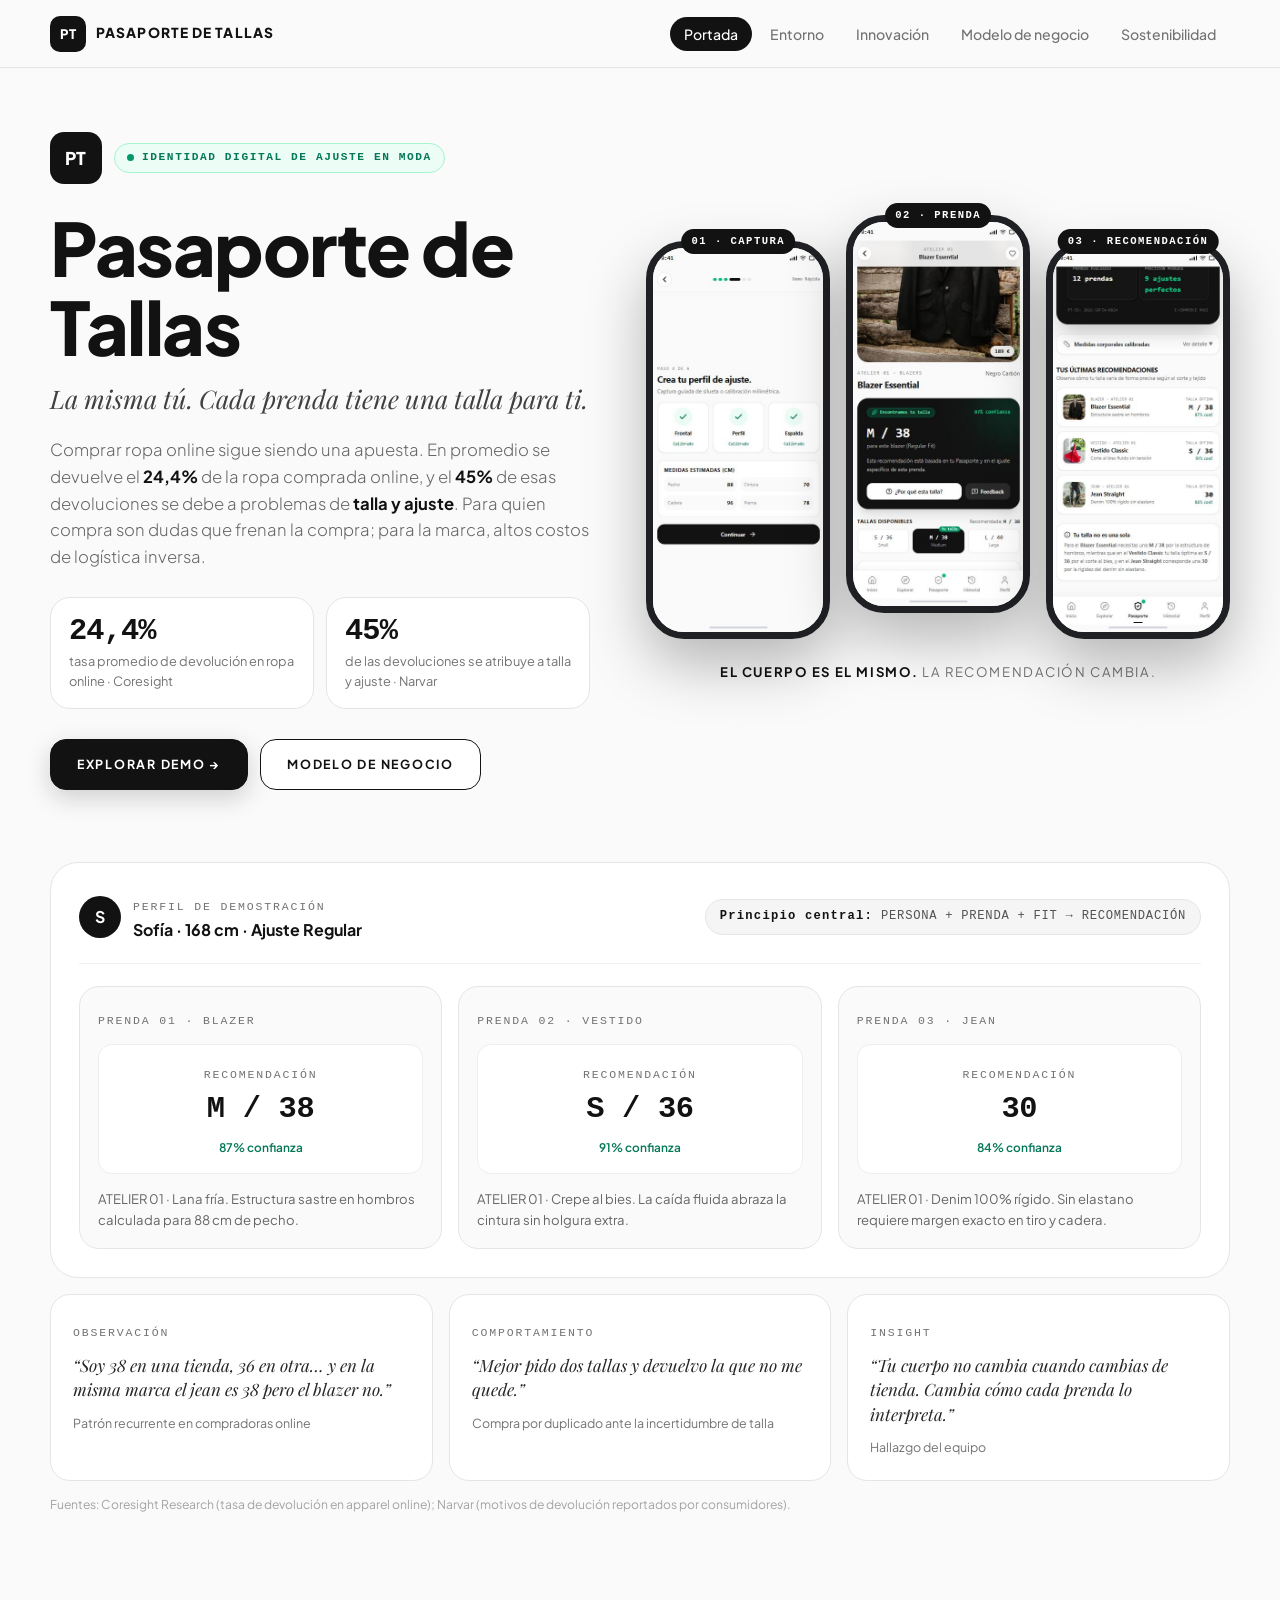
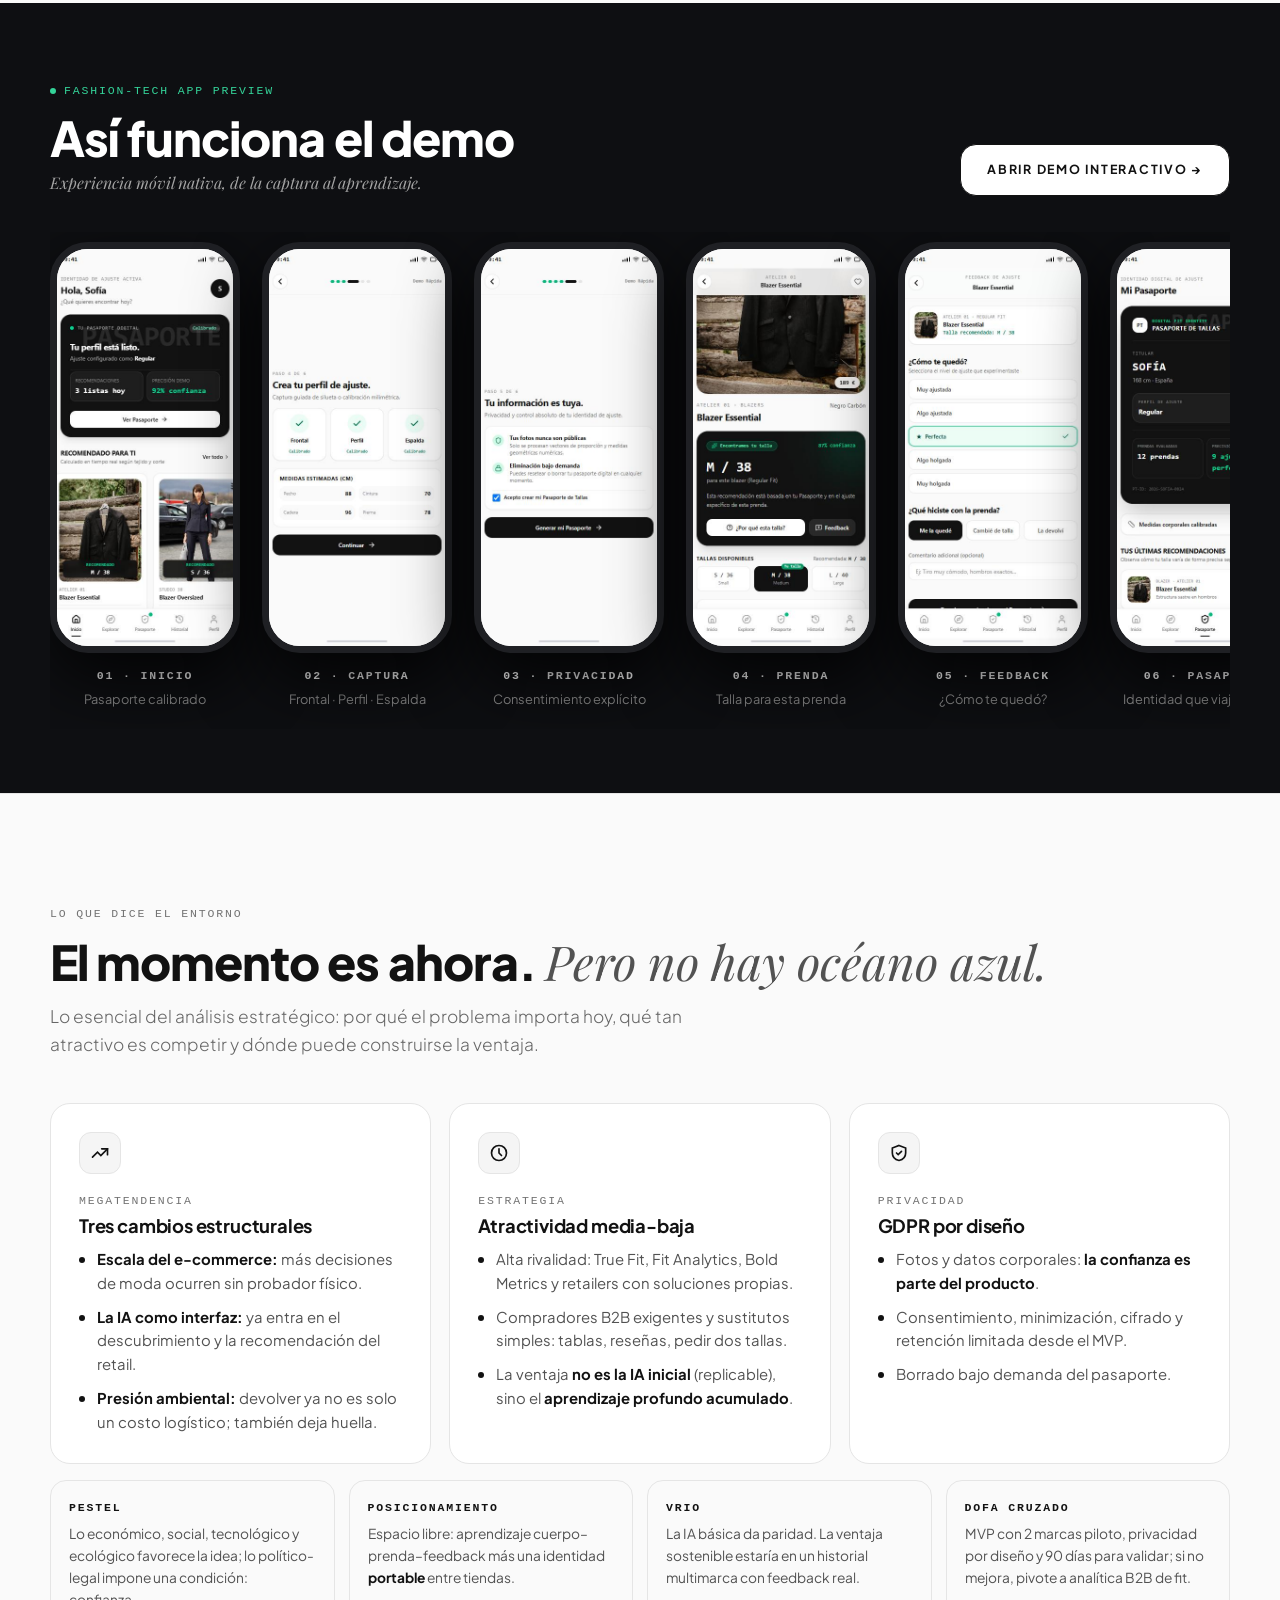
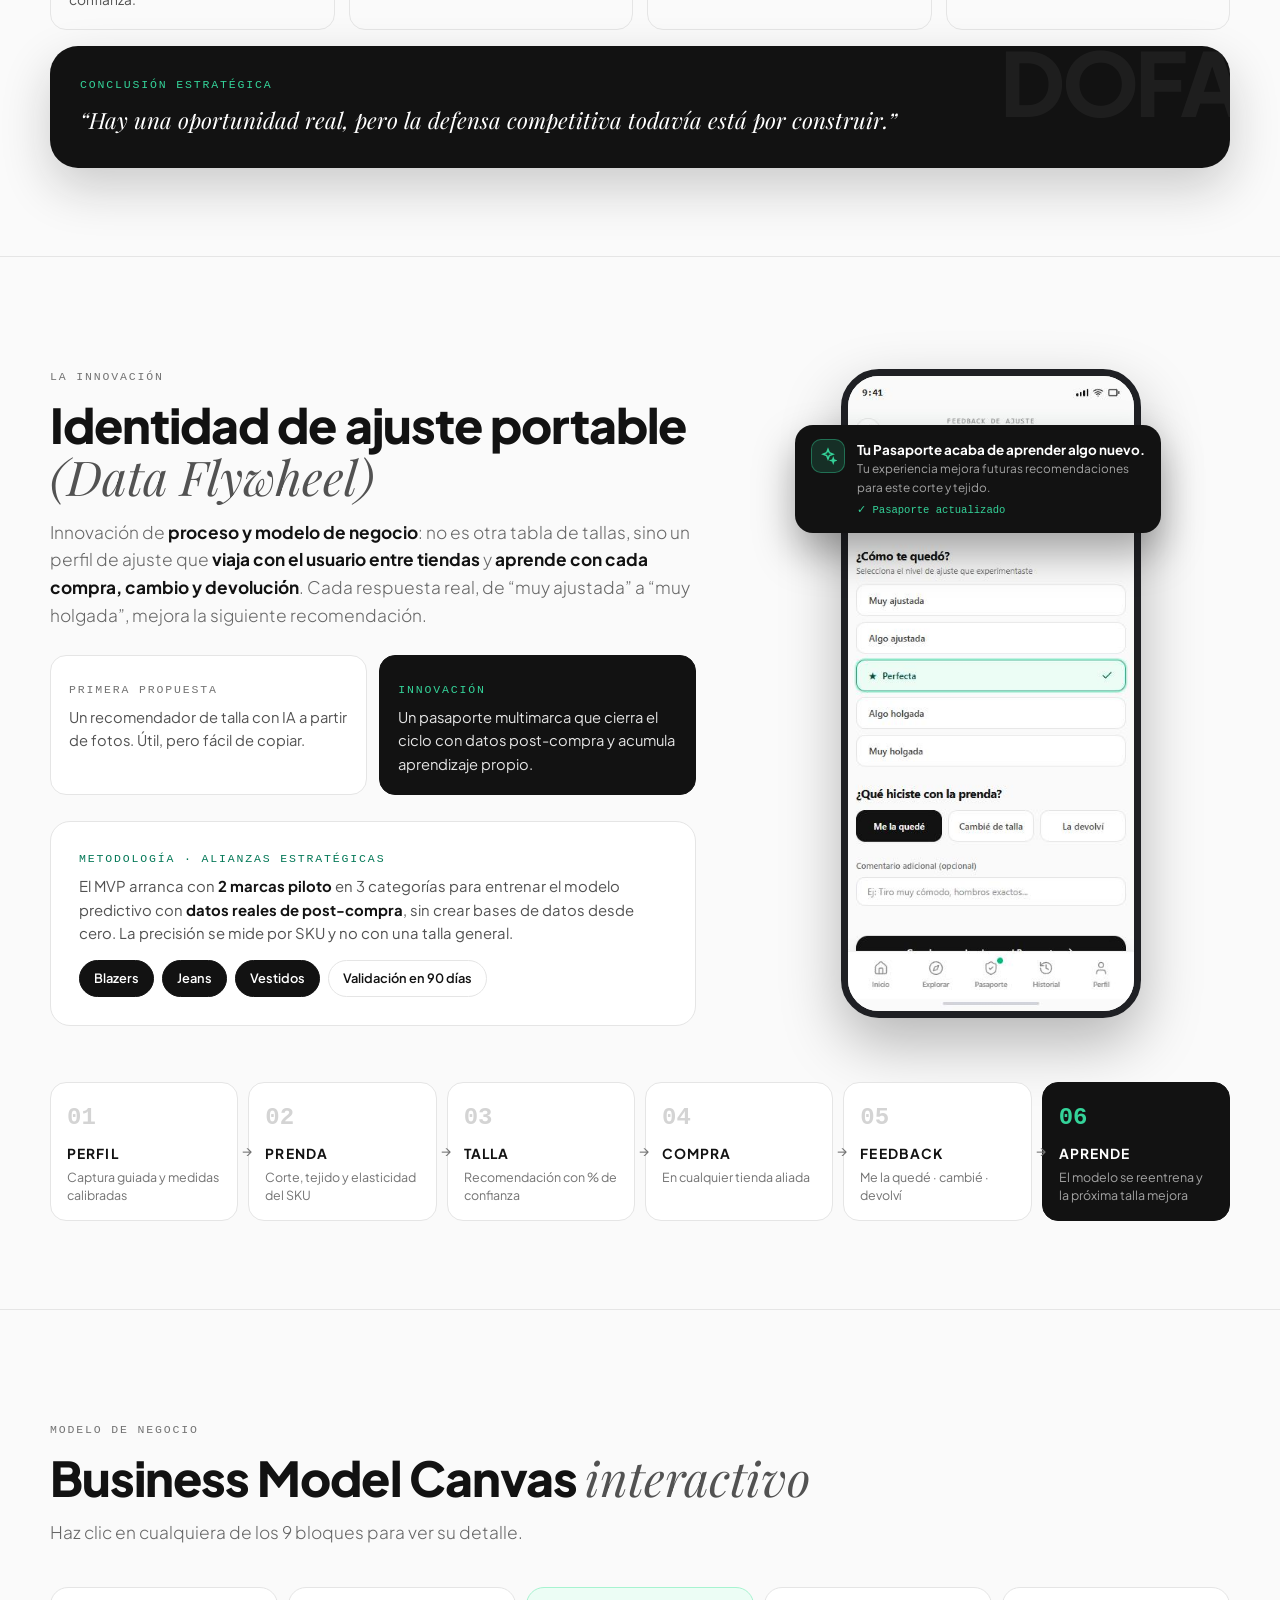
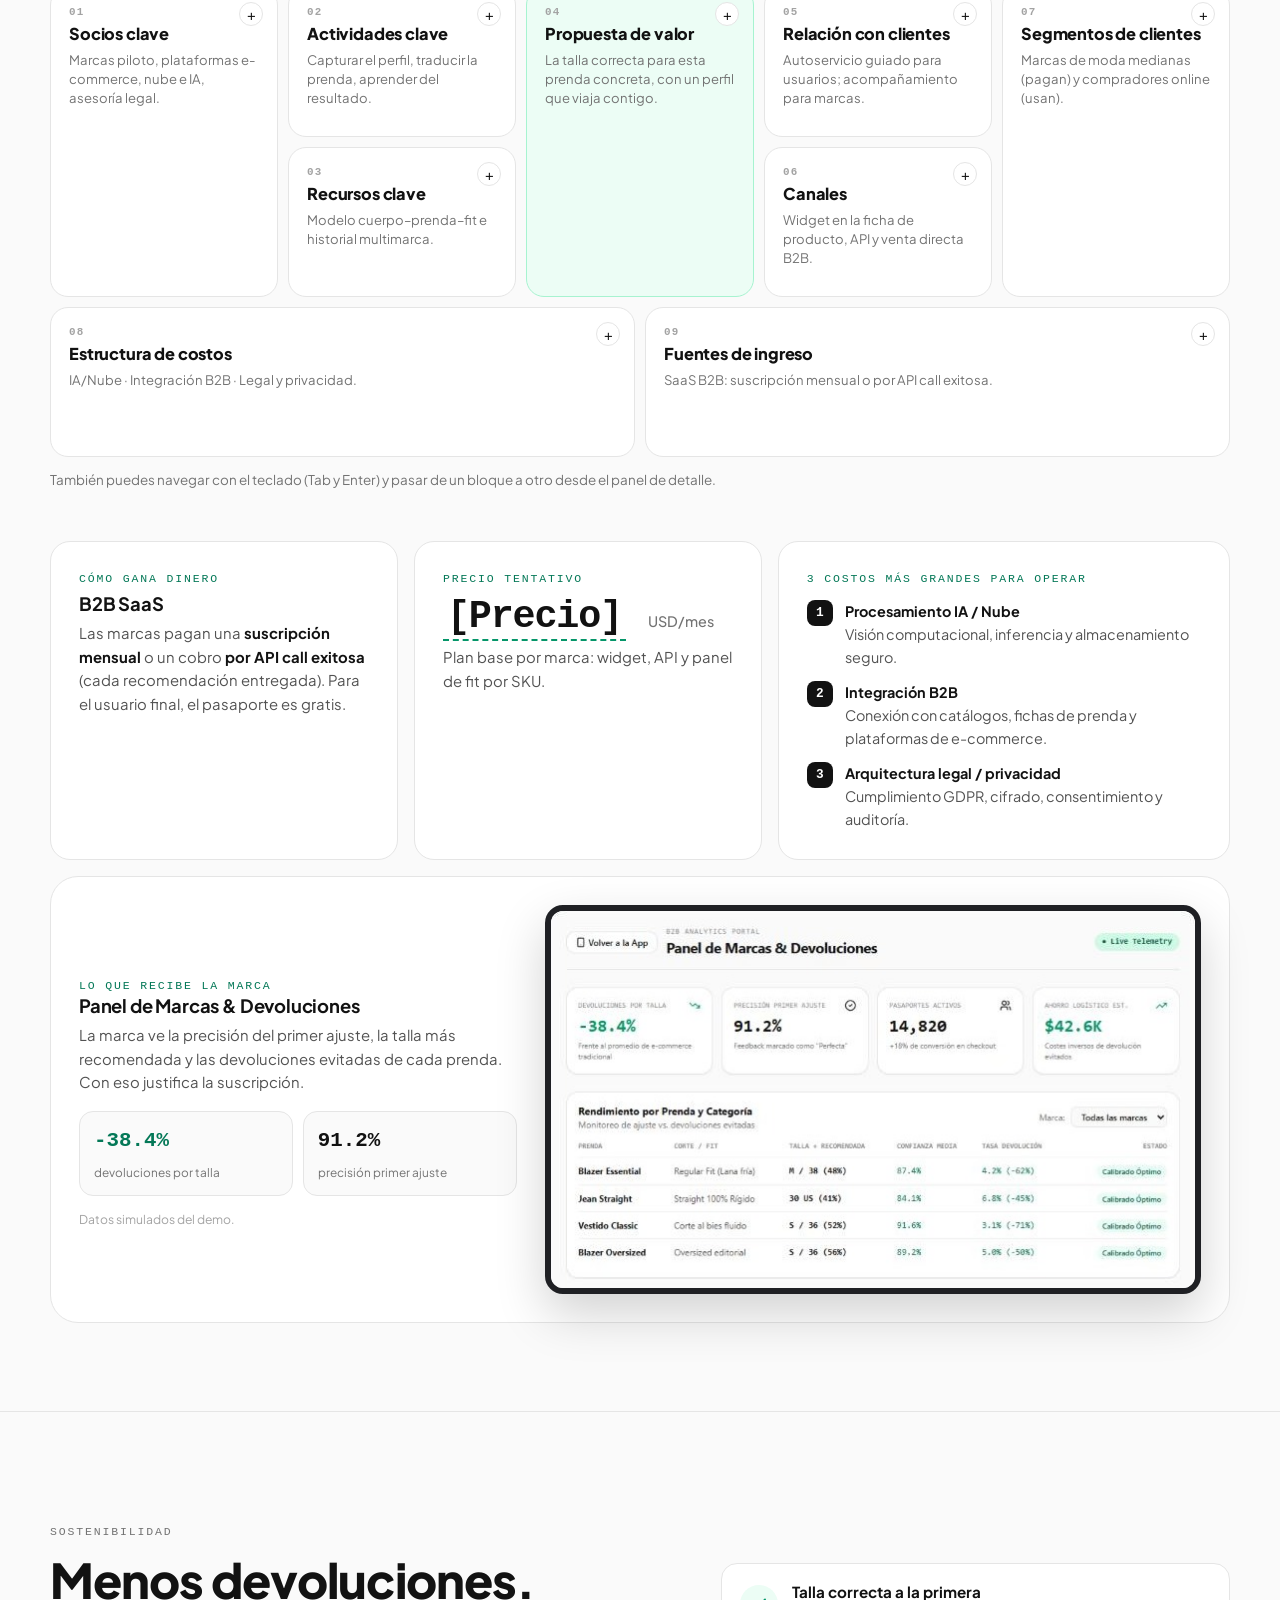
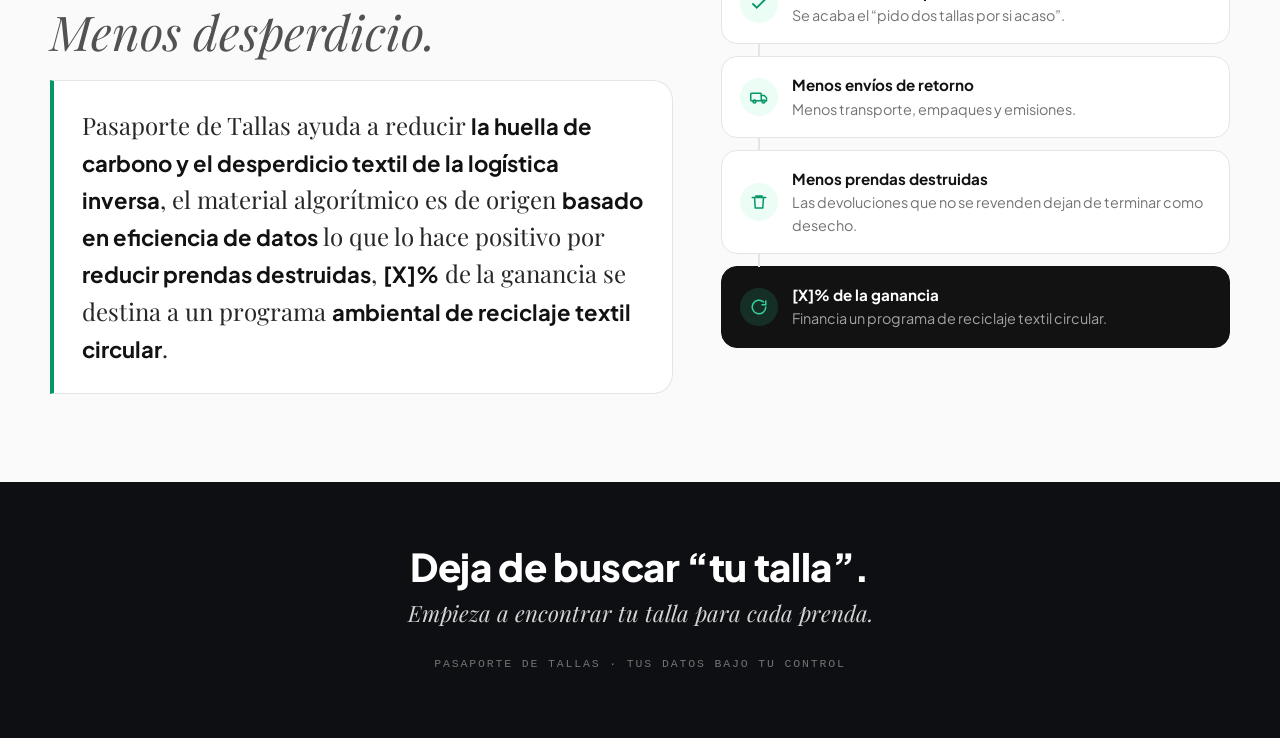
==== index.html @ 4e643b12 "Add files via upload" ====
<!DOCTYPE html>
<html lang="es">
<head>
<meta charset="UTF-8">
<meta name="viewport" content="width=device-width, initial-scale=1.0">
<title>Pasaporte de Tallas</title>
<meta name="description" content="La misma tú. Cada prenda tiene una talla para ti. Identidad digital de ajuste para el comercio de moda.">
<link rel="preconnect" href="https://fonts.googleapis.com">
<link rel="preconnect" href="https://fonts.gstatic.com" crossorigin>
<link href="https://fonts.googleapis.com/css2?family=Plus+Jakarta+Sans:wght@300;400;500;600;700;800&family=Playfair+Display:ital,wght@0,400;0,600;1,400&display=swap" rel="stylesheet">
<style>
  /* ============ IDENTIDAD (tomada del demo) ============ */
  :root {
    --bg: #FAFAFA;
    --surface: #FFFFFF;
    --soft: #F5F5F5;
    --ink: #121212;
    --ink-2: #262626;
    --text-2: #525252;
    --muted: #737373;
    --faint: #A3A3A3;
    --line: #E5E5E5;
    --line-2: #F0F0F0;
    --night: #0E0F12;
    --frame: #1F2024;
    --emerald: #047857;
    --emerald-mid: #059669;
    --emerald-bright: #34D399;
    --emerald-soft: #ECFDF5;
    --emerald-line: #A7F3D0;
    --amber: #FCD34D;
    --r-sm: 12px;
    --r: 20px;
    --r-lg: 28px;
    --nav-h: 68px;
    --sans: "Plus Jakarta Sans", -apple-system, BlinkMacSystemFont, "Segoe UI", Roboto, sans-serif;
    --serif: "Playfair Display", Georgia, serif;
    --mono: ui-monospace, SFMono-Regular, Menlo, Consolas, "Liberation Mono", monospace;
  }

  * { box-sizing: border-box; margin: 0; padding: 0; }
  html { scroll-behavior: smooth; scroll-padding-top: var(--nav-h); }
  body {
    background: var(--bg); color: var(--ink); font-family: var(--sans);
    line-height: 1.6; -webkit-font-smoothing: antialiased; overflow-x: hidden;
  }
  ::selection { background: var(--ink); color: var(--bg); }
  img { display: block; max-width: 100%; }
  [hidden] { display: none !important; }
  a { color: inherit; }
  b, strong { font-weight: 700; color: var(--ink); }

  .container { width: min(1180px, 100% - 32px); margin-inline: auto; }
  section { padding: 104px 0 88px; position: relative; }
  section + section { border-top: 1px solid var(--line); }

  .label {
    font-family: var(--mono); font-size: .72rem; letter-spacing: .16em; text-transform: uppercase;
    color: var(--muted); font-weight: 500;
  }
  .label.em { color: var(--emerald); }
  .chip {
    display: inline-flex; align-items: center; gap: 8px;
    font-family: var(--mono); font-size: .7rem; letter-spacing: .14em; text-transform: uppercase;
    padding: 5px 12px; border-radius: 999px; font-weight: 600;
    color: var(--emerald); background: var(--emerald-soft); border: 1px solid var(--emerald-line);
  }
  .chip.neutral { color: var(--text-2); background: var(--soft); border-color: var(--line); }
  .dot { width: 7px; height: 7px; border-radius: 50%; background: var(--emerald-mid); }

  h1, h2, h3 { font-family: var(--sans); font-weight: 800; letter-spacing: -.02em; line-height: 1.08; }
  h2 { font-size: clamp(2rem, 4.4vw, 3rem); margin: 12px 0 16px; }
  h3 { font-size: 1.15rem; font-weight: 700; letter-spacing: -.01em; margin-bottom: 8px; }
  .ed { font-family: var(--serif); font-style: italic; font-weight: 400; color: var(--text-2); letter-spacing: 0; }
  .lead { color: #666; font-size: 1.08rem; font-weight: 300; max-width: 700px; }
  .size { font-family: var(--mono); font-weight: 700; letter-spacing: -.01em; }

  /* ============ NAV ============ */
  .nav {
    position: fixed; inset: 0 0 auto 0; height: var(--nav-h); z-index: 100;
    background: rgba(250, 250, 250, .86); backdrop-filter: blur(14px); -webkit-backdrop-filter: blur(14px);
    border-bottom: 1px solid var(--line);
  }
  .nav .container { height: 100%; display: flex; align-items: center; justify-content: space-between; }
  .brand { display: flex; align-items: center; gap: 10px; text-decoration: none; }
  .pt {
    width: 36px; height: 36px; border-radius: 10px; background: var(--ink); color: #fff;
    display: grid; place-items: center; font-weight: 800; font-size: .82rem; letter-spacing: .02em; flex: 0 0 auto;
  }
  .brand-name { font-weight: 800; font-size: .86rem; letter-spacing: .08em; text-transform: uppercase; }
  .nav ul { display: flex; gap: 4px; list-style: none; }
  .nav ul a {
    text-decoration: none; font-size: .88rem; font-weight: 500; color: var(--muted);
    padding: 8px 14px; border-radius: 999px; transition: .2s;
  }
  .nav ul a:hover { color: var(--ink); background: var(--soft); }
  .nav ul a.active { color: #fff; background: var(--ink); }
  .nav-toggle {
    display: none; background: var(--surface); border: 1px solid var(--line); color: var(--ink);
    width: 42px; height: 42px; border-radius: 12px; cursor: pointer; font-size: 1.1rem;
  }

  /* ============ BOTONES ============ */
  .btn {
    display: inline-flex; align-items: center; justify-content: center; gap: 10px; text-decoration: none;
    padding: 15px 26px; border-radius: 16px; font-family: var(--sans); font-weight: 700; font-size: .78rem;
    letter-spacing: .14em; text-transform: uppercase; transition: .2s; cursor: pointer; border: 1px solid var(--ink);
  }
  .btn-dark { background: var(--ink); color: #fff; box-shadow: 0 8px 24px rgba(18, 18, 18, .18); }
  .btn-dark:hover { background: var(--ink-2); }
  .btn-light { background: var(--surface); color: var(--ink); }
  .btn-light:hover { background: var(--soft); }

  /* ============ TELÉFONO (marco del demo) ============ */
  .phone {
    background: var(--bg); border: 7px solid var(--frame); border-radius: 38px; overflow: hidden;
    box-shadow: 0 25px 60px rgba(0, 0, 0, .28); aspect-ratio: 390 / 844; position: relative;
  }
  .phone img { width: 100%; height: 100%; object-fit: cover; object-position: top; }
  .phone-cap { text-align: center; margin-top: 14px; }
  .phone-cap .label { display: block; color: var(--ink); font-weight: 700; }
  .phone-cap small { color: var(--muted); font-size: .8rem; }

  /* ============ 1. PORTADA ============ */
  #portada { padding-top: calc(var(--nav-h) + 64px); padding-bottom: 0; overflow: hidden; }
  .hero { display: grid; grid-template-columns: 1fr 1.08fr; gap: 56px; align-items: center; }
  .hero-logo { display: flex; align-items: center; gap: 12px; margin-bottom: 24px; }
  .hero-logo .pt { width: 52px; height: 52px; border-radius: 14px; font-size: 1.1rem; }
  .hero h1 { font-size: clamp(2.8rem, 6.4vw, 4.6rem); margin-bottom: 14px; }
  .slogan { font-family: var(--serif); font-style: italic; font-size: clamp(1.25rem, 2.4vw, 1.6rem); color: #404040; margin-bottom: 22px; line-height: 1.35; }
  .pain { color: #666; font-size: 1.04rem; font-weight: 300; max-width: 540px; margin-bottom: 26px; }
  .stats { display: grid; grid-template-columns: 1fr 1fr; gap: 12px; margin-bottom: 30px; max-width: 540px; }
  .stat { background: var(--surface); border: 1px solid var(--line); border-radius: var(--r); padding: 16px 18px; }
  .stat b { display: block; font-family: var(--mono); font-size: 1.9rem; letter-spacing: -.03em; line-height: 1.15; }
  .stat small { color: var(--muted); font-size: .8rem; display: block; margin-top: 2px; }
  .cta { display: flex; gap: 12px; flex-wrap: wrap; }

  .hero-phones { display: grid; grid-template-columns: repeat(3, 1fr); gap: 16px; align-items: end; position: relative; }
  .hero-phones figure:nth-child(2) { transform: translateY(-26px); }
  .hero-phones .step-n {
    position: absolute; top: -12px; left: 50%; transform: translateX(-50%); z-index: 2;
    font-family: var(--mono); font-size: .66rem; letter-spacing: .14em; font-weight: 700;
    background: var(--ink); color: #fff; padding: 4px 10px; border-radius: 999px; white-space: nowrap;
  }
  .hero-phones figure { position: relative; }
  .step-n i { font-style: normal; }
  .axiom {
    margin-top: 22px; text-align: center; font-size: .82rem; font-weight: 700; letter-spacing: .12em; text-transform: uppercase;
  }
  .axiom span { color: var(--muted); font-weight: 400; }

  /* Principio central (como en el demo) */
  .principle {
    margin-top: 72px; background: var(--surface); border: 1px solid var(--line); border-radius: var(--r-lg); padding: 28px;
  }
  .principle-head { display: flex; justify-content: space-between; align-items: center; gap: 16px; flex-wrap: wrap; padding-bottom: 20px; border-bottom: 1px solid var(--line-2); }
  .person { display: flex; align-items: center; gap: 12px; }
  .avatar { width: 42px; height: 42px; border-radius: 50%; background: var(--ink); color: #fff; display: grid; place-items: center; font-weight: 700; }
  .person b { display: block; font-size: 1rem; }
  .formula { font-family: var(--mono); font-size: .76rem; letter-spacing: .06em; background: var(--soft); border: 1px solid var(--line); border-radius: 999px; padding: 7px 14px; color: var(--text-2); }
  .formula b { letter-spacing: .1em; }
  .garments { display: grid; grid-template-columns: repeat(3, 1fr); gap: 16px; padding-top: 22px; }
  .garment { background: var(--bg); border: 1px solid var(--line); border-radius: var(--r); padding: 18px; transition: .2s; }
  .garment:hover { border-color: var(--ink); }
  .garment .reco { background: var(--surface); border: 1px solid #EEE; border-radius: 14px; text-align: center; padding: 14px; margin: 14px 0; }
  .garment .reco .size { font-size: 1.9rem; display: block; }
  .conf { font-size: .74rem; color: var(--emerald); font-weight: 600; }
  .garment p { font-size: .82rem; color: #666; }

  .quotes { display: grid; grid-template-columns: repeat(3, 1fr); gap: 16px; margin-top: 16px; }
  .quote { background: var(--surface); border: 1px solid var(--line); border-radius: var(--r); padding: 22px; }
  .quote p { font-family: var(--serif); font-style: italic; font-size: 1.06rem; color: var(--ink-2); line-height: 1.45; margin-top: 10px; }
  .quote small { display: block; margin-top: 12px; color: var(--muted); font-size: .78rem; }
  .source-note { color: var(--faint); font-size: .76rem; margin-top: 14px; }

  /* Galería del demo (fondo del marco del demo) */
  .tour { margin-top: 88px; background: var(--night); color: #F3F4F6; padding: 72px 0 64px; }
  .tour-head { display: flex; justify-content: space-between; align-items: end; gap: 24px; flex-wrap: wrap; margin-bottom: 36px; }
  .tour h2 { color: #fff; margin-bottom: 6px; }
  .tour .ed { color: #A3A3A3; }
  .tour-head .label { color: var(--emerald-bright); display: inline-flex; align-items: center; gap: 8px; }
  .tour-head .label::before { content: ""; width: 6px; height: 6px; border-radius: 50%; background: var(--emerald-bright); }
  .tour-track {
    display: grid; grid-auto-flow: column; grid-auto-columns: minmax(190px, 1fr); gap: 22px;
    overflow-x: auto; padding: 10px 4px 18px; scroll-snap-type: x mandatory; scrollbar-width: thin; scrollbar-color: #333 transparent;
  }
  .tour-track figure { scroll-snap-align: start; }
  .tour .phone { box-shadow: 0 25px 70px rgba(0, 0, 0, .8); }
  .tour .phone-cap .label { color: #fff; }
  .tour .phone-cap small { color: #8A8A8A; }

  /* ============ CARDS GENERALES ============ */
  .grid-3 { display: grid; grid-template-columns: repeat(3, 1fr); gap: 18px; margin-top: 44px; }
  .card { background: var(--surface); border: 1px solid var(--line); border-radius: var(--r); padding: 28px; transition: .2s; }
  .card:hover { border-color: #C9C9C9; }
  .icon {
    width: 42px; height: 42px; border-radius: 12px; background: var(--soft); border: 1px solid var(--line);
    display: grid; place-items: center; color: var(--ink); margin-bottom: 18px;
  }
  .icon svg { width: 20px; height: 20px; }
  .card ul { list-style: none; margin-top: 12px; display: grid; gap: 10px; }
  .card li { color: var(--text-2); font-size: .93rem; padding-left: 18px; position: relative; }
  .card li::before { content: ""; position: absolute; left: 0; top: .6em; width: 6px; height: 6px; border-radius: 50%; background: var(--ink); }
  .card p { color: var(--text-2); font-size: .93rem; }
  .card .label { display: block; margin-bottom: 6px; }

  .tools { display: grid; grid-template-columns: repeat(4, 1fr); gap: 14px; margin-top: 16px; }
  .tool { background: var(--bg); border: 1px solid var(--line); border-radius: 16px; padding: 18px; }
  .tool .label { display: block; color: var(--ink); font-weight: 700; margin-bottom: 6px; }
  .tool p { color: var(--text-2); font-size: .86rem; }

  .dark-card {
    background: var(--ink); color: #fff; border-radius: var(--r-lg); padding: 30px; position: relative; overflow: hidden;
    box-shadow: 0 20px 50px rgba(18, 18, 18, .2);
  }
  .dark-card .label { color: var(--emerald-bright); display: block; margin-bottom: 8px; }
  .dark-card p { color: #D4D4D4; }
  .dark-card b, .dark-card strong { color: #fff; }
  .watermark {
    position: absolute; right: -10px; top: -8px; font-weight: 800; font-size: 5.5rem; letter-spacing: -.04em;
    color: rgba(255, 255, 255, .05); pointer-events: none; line-height: 1;
  }
  .verdict { margin-top: 16px; display: flex; gap: 24px; align-items: center; justify-content: space-between; flex-wrap: wrap; }
  .verdict q { font-family: var(--serif); font-style: italic; font-size: clamp(1.1rem, 2vw, 1.4rem); color: #fff; quotes: "“" "”"; max-width: 760px; }


  /* ============ 3. INNOVACIÓN ============ */
  .innov { display: grid; grid-template-columns: 1.15fr .85fr; gap: 56px; align-items: center; }
  .compare { display: grid; grid-template-columns: 1fr 1fr; gap: 12px; margin: 26px 0; }
  .compare > div { border-radius: 16px; padding: 18px; border: 1px solid var(--line); background: var(--surface); }
  .compare .after { background: var(--ink); border-color: var(--ink); color: #fff; }
  .compare .after .label { color: var(--emerald-bright); }
  .compare p { font-size: .92rem; margin-top: 6px; color: var(--text-2); }
  .compare .after p { color: #E5E5E5; }
  .tags { display: flex; flex-wrap: wrap; gap: 8px; margin-top: 14px; }
  .tag { font-size: .8rem; font-weight: 600; padding: 7px 14px; border-radius: 999px; border: 1px solid var(--line); background: var(--surface); }
  .tag.on { background: var(--ink); color: #fff; border-color: var(--ink); }

  .feedback-demo { position: relative; max-width: 300px; margin-inline: auto; width: 100%; }
  .toast {
    position: absolute; left: -46px; right: -20px; top: 56px; z-index: 3;
    background: var(--ink); color: #fff; border-radius: 18px; padding: 14px 16px; display: flex; gap: 12px;
    box-shadow: 0 20px 40px rgba(0, 0, 0, .35);
  }
  .toast .ic { flex: 0 0 34px; height: 34px; border-radius: 10px; background: rgba(52, 211, 153, .15); border: 1px solid rgba(52, 211, 153, .4); display: grid; place-items: center; color: var(--emerald-bright); }
  .toast b { display: block; font-size: .84rem; color: #fff; }
  .toast small { font-size: .74rem; color: #A3A3A3; display: block; }
  .toast .ok { font-family: var(--mono); font-size: .66rem; color: var(--emerald-bright); margin-top: 4px; display: block; }

  .flywheel { display: grid; grid-template-columns: repeat(6, 1fr); gap: 10px; margin-top: 56px; counter-reset: fw; }
  .fw {
    background: var(--surface); border: 1px solid var(--line); border-radius: 16px; padding: 16px; position: relative; counter-increment: fw;
  }
  .fw::before { content: "0" counter(fw); font-family: var(--mono); font-weight: 700; font-size: 1.5rem; color: #D4D4D4; display: block; margin-bottom: 6px; }
  .fw:not(:last-child)::after {
    content: "→"; position: absolute; right: -10px; top: 50%; transform: translate(50%, -50%); z-index: 1;
    color: var(--muted); font-size: .9rem;
  }
  .fw b { display: block; font-size: .86rem; text-transform: uppercase; letter-spacing: .08em; }
  .fw small { color: var(--muted); font-size: .78rem; line-height: 1.4; display: block; margin-top: 4px; }
  .fw.last { background: var(--ink); border-color: var(--ink); }
  .fw.last::before { color: var(--emerald-bright); }
  .fw.last b { color: #fff; }
  .fw.last small { color: #A3A3A3; }

  /* ============ 4. BMC ============ */
  .bmc {
    margin-top: 40px; display: grid; gap: 10px; grid-template-columns: repeat(10, 1fr);
    grid-template-areas:
      "kp kp ka ka vp vp cr cr cs cs"
      "kp kp kr kr vp vp ch ch cs cs"
      "co co co co co rs rs rs rs rs";
  }
  .block {
    text-align: left; font-family: inherit; color: var(--ink); cursor: pointer;
    background: var(--surface); border: 1px solid var(--line); border-radius: 18px;
    padding: 18px; min-height: 150px; display: flex; flex-direction: column; gap: 6px; transition: .2s; position: relative;
  }
  .block:hover { border-color: var(--ink); }
  .block:focus-visible { outline: 2px solid var(--emerald-mid); outline-offset: 2px; }
  .block[aria-expanded="true"] { background: var(--ink); color: #fff; border-color: var(--ink); }
  .block .num { font-family: var(--mono); font-size: .68rem; color: var(--faint); font-weight: 700; letter-spacing: .12em; }
  .block[aria-expanded="true"] .num { color: var(--emerald-bright); }
  .block .t { font-weight: 800; font-size: 1.02rem; line-height: 1.2; letter-spacing: -.01em; }
  .block .s { font-size: .82rem; color: var(--muted); line-height: 1.45; }
  .block[aria-expanded="true"] .s { color: #BDBDBD; }
  .block .plus {
    position: absolute; top: 14px; right: 14px; width: 24px; height: 24px; border-radius: 50%;
    border: 1px solid var(--line); display: grid; place-items: center; font-size: .9rem; transition: .2s; background: var(--surface);
  }
  .block[aria-expanded="true"] .plus { transform: rotate(45deg); background: var(--emerald-bright); color: var(--ink); border-color: var(--emerald-bright); }
  .b-kp { grid-area: kp; } .b-ka { grid-area: ka; } .b-kr { grid-area: kr; } .b-vp { grid-area: vp; }
  .b-cr { grid-area: cr; } .b-ch { grid-area: ch; } .b-cs { grid-area: cs; } .b-co { grid-area: co; } .b-rs { grid-area: rs; }
  .b-vp { background: var(--emerald-soft); border-color: var(--emerald-line); }
  .bmc-hint { color: var(--muted); font-size: .84rem; margin-top: 12px; }

  .detail { display: grid; grid-template-rows: 0fr; transition: grid-template-rows .35s ease; margin-top: 14px; }
  .detail.open { grid-template-rows: 1fr; }
  .detail > .inner { overflow: hidden; }
  .detail-card { display: grid; grid-template-columns: 1fr auto; gap: 8px 20px; }
  .detail-card h3 { font-size: 1.6rem; color: #fff; font-weight: 800; }
  .detail-card .close { background: rgba(255,255,255,.08); border: 1px solid rgba(255,255,255,.15); color: #E5E5E5; border-radius: 999px; padding: 6px 14px; cursor: pointer; font-family: inherit; font-size: .82rem; height: fit-content; }
  .detail-card .close:hover { background: rgba(255,255,255,.16); }
  .detail-body { grid-column: 1 / -1; color: #D4D4D4; }
  .detail-body ul { list-style: none; display: grid; gap: 10px; margin-top: 8px; }
  .detail-body li { padding: 12px 14px 12px 40px; position: relative; background: rgba(255,255,255,.04); border: 1px solid rgba(255,255,255,.08); border-radius: 12px; font-size: .94rem; }
  .detail-body li::before {
    content: "✓"; position: absolute; left: 12px; top: 12px; width: 18px; height: 18px; border-radius: 50%;
    background: rgba(52, 211, 153, .15); color: var(--emerald-bright); font-size: .66rem; display: grid; place-items: center; font-weight: 700;
  }
  .detail-body strong, .detail-body b { color: #fff; }
  .detail-body .note { margin-top: 14px; padding: 12px 14px; border-radius: 12px; background: rgba(252, 211, 77, .08); border: 1px solid rgba(252, 211, 77, .25); color: #F5E7B8; font-size: .9rem; }
  .detail-nav { grid-column: 1 / -1; display: flex; justify-content: space-between; margin-top: 8px; }
  .detail-nav button { background: none; border: none; color: var(--emerald-bright); cursor: pointer; font-family: var(--mono); font-size: .76rem; letter-spacing: .08em; text-transform: uppercase; }

  .money { display: grid; grid-template-columns: 1fr 1fr 1.3fr; gap: 16px; margin-top: 36px; }
  .price { font-family: var(--mono); font-weight: 700; font-size: 2.4rem; letter-spacing: -.03em; line-height: 1.1; margin: 8px 0; }
  .price small { font-family: var(--sans); font-size: .9rem; color: var(--muted); font-weight: 500; letter-spacing: 0; }
  .placeholder { border-bottom: 2px dashed var(--emerald-mid); padding: 0 4px; }
  .costs { list-style: none; counter-reset: c; display: grid; gap: 12px; margin-top: 12px; }
  .costs li { counter-increment: c; display: flex; gap: 12px; align-items: flex-start; padding: 0; color: var(--text-2); font-size: .9rem; }
  .costs li::before {
    content: counter(c); position: static; flex: 0 0 26px; width: 26px; height: 26px; border-radius: 8px; display: grid; place-items: center;
    background: var(--ink); color: #fff; font-family: var(--mono); font-weight: 700; font-size: .8rem; top: 0;
  }
  .costs b { display: block; }

  .b2b { margin-top: 16px; display: grid; grid-template-columns: .8fr 1.2fr; gap: 28px; align-items: center; background: var(--surface); border: 1px solid var(--line); border-radius: var(--r-lg); padding: 28px; }
  .b2b-shot { border-radius: 18px; overflow: hidden; border: 6px solid var(--frame); box-shadow: 0 20px 50px rgba(0,0,0,.18); background: var(--bg); }
  .b2b-shot img { width: 100%; }
  .kpis { display: grid; grid-template-columns: 1fr 1fr; gap: 10px; margin-top: 16px; }
  .kpi { border: 1px solid var(--line); border-radius: 14px; padding: 12px 14px; background: var(--bg); }
  .kpi b { font-family: var(--mono); font-size: 1.3rem; display: block; }
  .kpi b.em { color: var(--emerald); }
  .kpi small { color: var(--muted); font-size: .74rem; }

  /* ============ 5. SOSTENIBILIDAD ============ */
  .sus { display: grid; grid-template-columns: 1.1fr .9fr; gap: 48px; align-items: center; }
  .manifesto {
    font-family: var(--serif); font-size: clamp(1.2rem, 2.2vw, 1.5rem); line-height: 1.55; color: var(--ink-2);
    background: var(--surface); border: 1px solid var(--line); border-left: 4px solid var(--emerald-mid);
    border-radius: 0 var(--r) var(--r) 0; padding: 26px 28px; margin-top: 22px;
  }
  .manifesto strong { font-family: var(--sans); font-weight: 700; font-size: .92em; }
  .chain { display: grid; gap: 12px; }
  .chain-step {
    display: flex; gap: 14px; align-items: center; background: var(--surface); border: 1px solid var(--line);
    border-radius: 16px; padding: 16px 18px; position: relative;
  }
  .chain-step + .chain-step::before { content: ""; position: absolute; left: 36px; top: -13px; width: 2px; height: 13px; background: var(--line); }
  .chain-step .ic {
    flex: 0 0 38px; height: 38px; border-radius: 50%; background: var(--emerald-soft); color: var(--emerald-mid);
    display: grid; place-items: center;
  }
  .chain-step .ic svg { width: 18px; height: 18px; }
  .chain-step p { font-size: .9rem; color: var(--muted); }
  .chain-step p b { display: block; font-size: .95rem; }
  .chain-step.final { background: var(--ink); border-color: var(--ink); }
  .chain-step.final p { color: #A3A3A3; }
  .chain-step.final b { color: #fff; }
  .chain-step.final .ic { background: rgba(52, 211, 153, .15); color: var(--emerald-bright); }

  footer { background: var(--night); color: #A3A3A3; padding: 64px 0; text-align: center; }
  footer h3 { color: #fff; font-size: clamp(1.6rem, 3.4vw, 2.4rem); font-weight: 800; }
  footer .ed { color: #D4D4D4; font-size: clamp(1.1rem, 2.2vw, 1.4rem); display: block; margin-top: 8px; }
  footer .label { display: block; margin-top: 24px; color: #737373; }

  @media (prefers-reduced-motion: reduce) { html { scroll-behavior: auto; } }

  /* ============ RESPONSIVE ============ */
  @media (max-width: 1000px) {
    .hero, .innov, .sus { grid-template-columns: 1fr; }
    .hero-phones { max-width: 620px; margin-inline: auto; width: 100%; }
    .grid-3, .quotes, .garments { grid-template-columns: 1fr 1fr; }
    .tools { grid-template-columns: 1fr 1fr; }
    .money { grid-template-columns: 1fr 1fr; }
    .money .card:last-child { grid-column: 1 / -1; }
    .b2b { grid-template-columns: 1fr; }
    .flywheel { grid-template-columns: repeat(3, 1fr); }
    .fw:nth-child(3)::after { display: none; }
    .block { padding: 14px; }
    .block .t { font-size: .92rem; padding-right: 24px; }
    .block .s { font-size: .74rem; }
    .toast { left: -12px; right: -12px; }
  }
  @media (max-width: 760px) {
    .nav-toggle { display: grid; place-items: center; }
    .nav ul {
      position: absolute; top: var(--nav-h); left: 0; right: 0; flex-direction: column; gap: 2px;
      background: var(--bg); border-bottom: 1px solid var(--line); padding: 8px 16px 16px; display: none;
    }
    .nav ul.open { display: flex; }
    .nav ul a { display: block; padding: 12px 14px; border-radius: 12px; }
    section { padding: 84px 0 68px; }
    .grid-3, .quotes, .garments, .tools, .money, .compare, .stats { grid-template-columns: 1fr; }
    .hero-phones { gap: 8px; }
    .hero-phones .phone { border-width: 4px; border-radius: 22px; }
    .hero-phones .step-n { position: static; transform: none; display: table; margin: 10px auto 0; font-size: .54rem; letter-spacing: .06em; padding: 3px 8px; }
    .hero-phones .step-n i { display: none; }
    .hero-phones figure { display: flex; flex-direction: column-reverse; }
    .flywheel { grid-template-columns: 1fr 1fr; }
    .fw::after { display: none; }
    .bmc { grid-template-columns: 1fr; grid-template-areas: "vp" "cs" "cr" "ch" "ka" "kr" "kp" "rs" "co"; }
    .block { min-height: 0; }
    .dark-card { padding: 22px; }
    .kpis { grid-template-columns: 1fr 1fr; }
    .tour-track { grid-auto-columns: 62%; }
  }
</style>
</head>
<body>

<!-- ============ NAV ============ -->
<nav class="nav" aria-label="Principal">
  <div class="container">
    <a href="#portada" class="brand" aria-label="Pasaporte de Tallas, inicio">
      <span class="pt" aria-hidden="true">PT</span>
      <span class="brand-name">Pasaporte de Tallas</span>
    </a>
    <button class="nav-toggle" id="navToggle" aria-label="Abrir menú" aria-expanded="false" aria-controls="navMenu">☰</button>
    <ul id="navMenu">
      <li><a href="#portada">Portada</a></li>
      <li><a href="#entorno">Entorno</a></li>
      <li><a href="#innovacion">Innovación</a></li>
      <li><a href="#modelo">Modelo de negocio</a></li>
      <li><a href="#sostenibilidad">Sostenibilidad</a></li>
    </ul>
  </div>
</nav>

<main>
<!-- ============ 1. PORTADA ============ -->
<section id="portada">
  <div class="container">
    <div class="hero">
      <div class="reveal">
        <div class="hero-logo">
          <span class="pt" aria-hidden="true">PT</span>
          <span class="chip"><span class="dot"></span>Identidad digital de ajuste en moda</span>
        </div>
        <h1>Pasaporte de Tallas</h1>
        <p class="slogan">La misma tú. Cada prenda tiene una talla para ti.</p>
        <p class="pain">
          Comprar ropa online sigue siendo una apuesta. En promedio se devuelve el <b>24,4%</b> de la ropa comprada online,
          y el <b>45%</b> de esas devoluciones se debe a problemas de <b>talla y ajuste</b>. Para quien compra son dudas que
          frenan la compra; para la marca, altos costos de logística inversa.
        </p>
        <div class="stats">
          <div class="stat"><b>24,4%</b><small>tasa promedio de devolución en ropa online · Coresight</small></div>
          <div class="stat"><b>45%</b><small>de las devoluciones se atribuye a talla y ajuste · Narvar</small></div>
        </div>
        <div class="cta">
          <a href="#demo" class="btn btn-dark" id="ctaDemo">Explorar demo →</a>
          <a href="#modelo" class="btn btn-light">Modelo de negocio</a>
        </div>
      </div>

      <div class="reveal">
        <div class="hero-phones" role="img" aria-label="Mockup: Captura, Prenda, Recomendación">
          <figure>
            <span class="step-n"><i>01 · </i>CAPTURA</span>
            <div class="phone"><img src="[data-uri]" alt="Pantalla de captura guiada: frontal, perfil y espalda calibrados" loading="eager"></div>
          </figure>
          <figure>
            <span class="step-n"><i>02 · </i>PRENDA</span>
            <div class="phone"><img src="[data-uri]" alt="Ficha del Blazer Essential con la talla M / 38 al 87% de confianza" loading="eager"></div>
          </figure>
          <figure>
            <span class="step-n"><i>03 · </i>RECOMENDACIÓN</span>
            <div class="phone"><img src="[data-uri]" alt="Recomendaciones de Sofía: blazer M / 38, vestido S / 36, jean 30" loading="eager"></div>
          </figure>
        </div>
        <p class="axiom">El cuerpo es el mismo. <span>La recomendación cambia.</span></p>
      </div>
    </div>

    <!-- Principio central, igual que en el demo -->
    <div class="principle reveal">
      <div class="principle-head">
        <div class="person">
          <span class="avatar">S</span>
          <div><span class="label">Perfil de demostración</span><b>Sofía · 168 cm · Ajuste Regular</b></div>
        </div>
        <span class="formula"><b>Principio central:</b> PERSONA + PRENDA + FIT → RECOMENDACIÓN</span>
      </div>
      <div class="garments">
        <div class="garment">
          <span class="label">Prenda 01 · Blazer</span>
          <div class="reco"><span class="label">Recomendación</span><span class="size">M / 38</span><span class="conf">87% confianza</span></div>
          <p>ATELIER 01 · Lana fría. Estructura sastre en hombros calculada para 88 cm de pecho.</p>
        </div>
        <div class="garment">
          <span class="label">Prenda 02 · Vestido</span>
          <div class="reco"><span class="label">Recomendación</span><span class="size">S / 36</span><span class="conf">91% confianza</span></div>
          <p>ATELIER 01 · Crepe al bies. La caída fluida abraza la cintura sin holgura extra.</p>
        </div>
        <div class="garment">
          <span class="label">Prenda 03 · Jean</span>
          <div class="reco"><span class="label">Recomendación</span><span class="size">30</span><span class="conf">84% confianza</span></div>
          <p>ATELIER 01 · Denim 100% rígido. Sin elastano requiere margen exacto en tiro y cadera.</p>
        </div>
      </div>
    </div>

    <!-- Evidencia de empatía -->
    <div class="quotes">
      <blockquote class="quote reveal">
        <span class="label">Observación</span>
        <p>“Soy 38 en una tienda, 36 en otra… y en la misma marca el jean es 38 pero el blazer no.”</p>
        <small>Patrón recurrente en compradoras online</small>
      </blockquote>
      <blockquote class="quote reveal">
        <span class="label">Comportamiento</span>
        <p>“Mejor pido dos tallas y devuelvo la que no me quede.”</p>
        <small>Compra por duplicado ante la incertidumbre de talla</small>
      </blockquote>
      <blockquote class="quote reveal">
        <span class="label">Insight</span>
        <p>“Tu cuerpo no cambia cuando cambias de tienda. Cambia cómo cada prenda lo interpreta.”</p>
        <small>Hallazgo del equipo</small>
      </blockquote>
    </div>
    <p class="source-note">Fuentes: Coresight Research (tasa de devolución en apparel online); Narvar (motivos de devolución reportados por consumidores).</p>
  </div>

  <!-- Recorrido del demo -->
  <div class="tour" id="demo">
    <div class="container">
      <div class="tour-head">
        <div>
          <span class="label">Fashion-tech app preview</span>
          <h2>Así funciona el demo</h2>
          <span class="ed">Experiencia móvil nativa, de la captura al aprendizaje.</span>
        </div>
        <a href="#" class="btn btn-light" id="demoLink" hidden>Abrir demo interactivo →</a>
      </div>
      <div class="tour-track">
        <figure><div class="phone"><img src="[data-uri]" alt="Inicio: Hola, Sofía, con el pasaporte calibrado" loading="lazy"></div><figcaption class="phone-cap"><span class="label">01 · Inicio</span><small>Pasaporte calibrado</small></figcaption></figure>
        <figure><div class="phone"><img src="[data-uri]" alt="Captura guiada de silueta" loading="lazy"></div><figcaption class="phone-cap"><span class="label">02 · Captura</span><small>Frontal · Perfil · Espalda</small></figcaption></figure>
        <figure><div class="phone"><img src="[data-uri]" alt="Privacidad: tus fotos nunca son públicas" loading="lazy"></div><figcaption class="phone-cap"><span class="label">03 · Privacidad</span><small>Consentimiento explícito</small></figcaption></figure>
        <figure><div class="phone"><img src="[data-uri]" alt="Ficha de prenda con talla recomendada" loading="lazy"></div><figcaption class="phone-cap"><span class="label">04 · Prenda</span><small>Talla para esta prenda</small></figcaption></figure>
        <figure><div class="phone"><img src="[data-uri]" alt="Feedback de ajuste después de la compra" loading="lazy"></div><figcaption class="phone-cap"><span class="label">05 · Feedback</span><small>¿Cómo te quedó?</small></figcaption></figure>
        <figure><div class="phone"><img src="[data-uri]" alt="Pasaporte digital de Sofía" loading="lazy"></div><figcaption class="phone-cap"><span class="label">06 · Pasaporte</span><small>Identidad que viaja contigo</small></figcaption></figure>
      </div>
    </div>
  </div>
</section>

<!-- ============ 2. ENTORNO ============ -->
<section id="entorno">
  <div class="container">
    <div class="reveal">
      <span class="label">Lo que dice el entorno</span>
      <h2>El momento es ahora. <span class="ed">Pero no hay océano azul.</span></h2>
      <p class="lead">Lo esencial del análisis estratégico: por qué el problema importa hoy, qué tan atractivo es competir y dónde puede construirse la ventaja.</p>
    </div>

    <div class="grid-3">
      <article class="card reveal">
        <div class="icon"><svg viewBox="0 0 24 24" fill="none" stroke="currentColor" stroke-width="2" stroke-linecap="round"><path d="M3 17l6-6 4 4 8-8"/><path d="M14 7h7v7"/></svg></div>
        <span class="label">Megatendencia</span>
        <h3>Tres cambios estructurales</h3>
        <ul>
          <li><b>Escala del e-commerce:</b> más decisiones de moda ocurren sin probador físico.</li>
          <li><b>La IA como interfaz:</b> ya entra en el descubrimiento y la recomendación del retail.</li>
          <li><b>Presión ambiental:</b> devolver ya no es solo un costo logístico; también deja huella.</li>
        </ul>
      </article>
      <article class="card reveal">
        <div class="icon"><svg viewBox="0 0 24 24" fill="none" stroke="currentColor" stroke-width="2" stroke-linecap="round"><circle cx="12" cy="12" r="9"/><path d="M12 7v5l3 3"/></svg></div>
        <span class="label">Estrategia</span>
        <h3>Atractividad media-baja</h3>
        <ul>
          <li>Alta rivalidad: True Fit, Fit Analytics, Bold Metrics y retailers con soluciones propias.</li>
          <li>Compradores B2B exigentes y sustitutos simples: tablas, reseñas, pedir dos tallas.</li>
          <li>La ventaja <b>no es la IA inicial</b> (replicable), sino el <b>aprendizaje profundo acumulado</b>.</li>
        </ul>
      </article>
      <article class="card reveal">
        <div>
          <div>
            <div class="icon"><svg viewBox="0 0 24 24" fill="none" stroke="currentColor" stroke-width="2" stroke-linecap="round"><path d="M12 3l8 3v6c0 5-3.5 8-8 9-4.5-1-8-4-8-9V6z"/><path d="M9 12l2 2 4-4"/></svg></div>
            <span class="label">Privacidad</span>
            <h3>GDPR por diseño</h3>
            <ul>
              <li>Fotos y datos corporales: <b>la confianza es parte del producto</b>.</li>
              <li>Consentimiento, minimización, cifrado y retención limitada desde el MVP.</li>
              <li>Borrado bajo demanda del pasaporte.</li>
            </ul>
          </div>
        </div>
      </article>
    </div>

    <div class="tools">
      <div class="tool reveal"><span class="label">PESTEL</span><p>Lo económico, social, tecnológico y ecológico favorece la idea; lo político-legal impone una condición: confianza.</p></div>
      <div class="tool reveal"><span class="label">Posicionamiento</span><p>Espacio libre: aprendizaje cuerpo–prenda–feedback más una identidad <b>portable</b> entre tiendas.</p></div>
      <div class="tool reveal"><span class="label">VRIO</span><p>La IA básica da paridad. La ventaja sostenible estaría en un historial multimarca con feedback real.</p></div>
      <div class="tool reveal"><span class="label">DOFA cruzado</span><p>MVP con 2 marcas piloto, privacidad por diseño y 90 días para validar; si no mejora, pivote a analítica B2B de fit.</p></div>
    </div>

    <div class="dark-card verdict reveal">
      <span class="watermark" aria-hidden="true">DOFA</span>
      <div>
        <span class="label">Conclusión estratégica</span>
        <q>Hay una oportunidad real, pero la defensa competitiva todavía está por construir.</q>
      </div>
    </div>
  </div>
</section>

<!-- ============ 3. INNOVACIÓN ============ -->
<section id="innovacion">
  <div class="container">
    <div class="innov">
      <div class="reveal">
        <span class="label">La innovación</span>
        <h2>Identidad de ajuste portable <span class="ed">(Data Flywheel)</span></h2>
        <p class="lead">
          Innovación de <b>proceso y modelo de negocio</b>: no es otra tabla de tallas, sino un perfil de ajuste que
          <b>viaja con el usuario entre tiendas</b> y <b>aprende con cada compra, cambio y devolución</b>. Cada respuesta real,
          de “muy ajustada” a “muy holgada”, mejora la siguiente recomendación.
        </p>

        <div class="compare">
          <div>
            <span class="label">Primera propuesta</span>
            <p>Un recomendador de talla con IA a partir de fotos. Útil, pero fácil de copiar.</p>
          </div>
          <div class="after">
            <span class="label">Innovación</span>
            <p>Un pasaporte multimarca que cierra el ciclo con datos post-compra y acumula aprendizaje propio.</p>
          </div>
        </div>

        <div class="card">
          <span class="label em">Metodología · Alianzas estratégicas</span>
          <p>
            El MVP arranca con <b>2 marcas piloto</b> en 3 categorías para entrenar el modelo predictivo con
            <b>datos reales de post-compra</b>, sin crear bases de datos desde cero. La precisión se mide por SKU y no con una talla general.
          </p>
          <div class="tags">
            <span class="tag on">Blazers</span><span class="tag on">Jeans</span><span class="tag on">Vestidos</span><span class="tag">Validación en 90 días</span>
          </div>
        </div>
      </div>

      <div class="feedback-demo reveal">
        <div class="toast" role="status">
          <span class="ic"><svg width="18" height="18" viewBox="0 0 24 24" fill="none" stroke="currentColor" stroke-width="2" stroke-linecap="round"><path d="M12 3l1.8 4.7L18.5 9.5l-4.7 1.8L12 16l-1.8-4.7L5.5 9.5l4.7-1.8z"/><path d="M19 15l.8 2.2L22 18l-2.2.8L19 21l-.8-2.2L16 18l2.2-.8z"/></svg></span>
          <div>
            <b>Tu Pasaporte acaba de aprender algo nuevo.</b>
            <small>Tu experiencia mejora futuras recomendaciones para este corte y tejido.</small>
            <span class="ok">✓ Pasaporte actualizado</span>
          </div>
        </div>
        <div class="phone"><img src="[data-uri]" alt="Pantalla de feedback: ¿Cómo te quedó? con la opción Perfecta seleccionada" loading="lazy"></div>
      </div>
    </div>

    <div class="flywheel" aria-label="Ciclo del data flywheel">
      <div class="fw reveal"><b>Perfil</b><small>Captura guiada y medidas calibradas</small></div>
      <div class="fw reveal"><b>Prenda</b><small>Corte, tejido y elasticidad del SKU</small></div>
      <div class="fw reveal"><b>Talla</b><small>Recomendación con % de confianza</small></div>
      <div class="fw reveal"><b>Compra</b><small>En cualquier tienda aliada</small></div>
      <div class="fw reveal"><b>Feedback</b><small>Me la quedé · cambié · devolví</small></div>
      <div class="fw last reveal"><b>Aprende</b><small>El modelo se reentrena y la próxima talla mejora</small></div>
    </div>
  </div>
</section>

<!-- ============ 4. MODELO DE NEGOCIO ============ -->
<section id="modelo">
  <div class="container">
    <div class="reveal">
      <span class="label">Modelo de negocio</span>
      <h2>Business Model Canvas <span class="ed">interactivo</span></h2>
      <p class="lead">Haz clic en cualquiera de los 9 bloques para ver su detalle.</p>
    </div>

    <div class="bmc reveal" id="bmc"></div>
    <p class="bmc-hint">También puedes navegar con el teclado (Tab y Enter) y pasar de un bloque a otro desde el panel de detalle.</p>

    <div class="detail" id="detail" aria-live="polite">
      <div class="inner">
        <div class="dark-card detail-card" id="detailCard">
          <span class="watermark" aria-hidden="true">CANVAS</span>
          <h3 id="detailTitle"></h3>
          <button class="close" id="detailClose" aria-label="Cerrar detalle">Cerrar ✕</button>
          <div class="detail-body" id="detailBody"></div>
          <div class="detail-nav">
            <button id="prevBlock">← Anterior</button>
            <button id="nextBlock">Siguiente →</button>
          </div>
        </div>
      </div>
    </div>

    <div class="money">
      <article class="card reveal">
        <span class="label em">Cómo gana dinero</span>
        <h3>B2B SaaS</h3>
        <p>Las marcas pagan una <b>suscripción mensual</b> o un cobro <b>por API call exitosa</b> (cada recomendación entregada). Para el usuario final, el pasaporte es gratis.</p>
      </article>
      <article class="card reveal">
        <span class="label em">Precio tentativo</span>
        <div class="price"><span class="placeholder js-price">[Precio]</span> <small>USD/mes</small></div>
        <p>Plan base por marca: widget, API y panel de fit por SKU.</p>
      </article>
      <article class="card reveal">
        <span class="label em">3 costos más grandes para operar</span>
        <ol class="costs">
          <li><span><b>Procesamiento IA / Nube</b>Visión computacional, inferencia y almacenamiento seguro.</span></li>
          <li><span><b>Integración B2B</b>Conexión con catálogos, fichas de prenda y plataformas de e-commerce.</span></li>
          <li><span><b>Arquitectura legal / privacidad</b>Cumplimiento GDPR, cifrado, consentimiento y auditoría.</span></li>
        </ol>
      </article>
    </div>

    <div class="b2b reveal">
      <div>
        <span class="label em">Lo que recibe la marca</span>
        <h3>Panel de Marcas &amp; Devoluciones</h3>
        <p style="color:var(--text-2);font-size:.93rem">La marca ve la precisión del primer ajuste, la talla más recomendada y las devoluciones evitadas de cada prenda. Con eso justifica la suscripción.</p>
        <div class="kpis">
          <div class="kpi"><b class="em">-38.4%</b><small>devoluciones por talla</small></div>
          <div class="kpi"><b>91.2%</b><small>precisión primer ajuste</small></div>
        </div>
        <p class="source-note">Datos simulados del demo.</p>
      </div>
      <div class="b2b-shot"><img src="[data-uri]" alt="Panel B2B del demo con KPIs de devoluciones y rendimiento por prenda" loading="lazy"></div>
    </div>
  </div>
</section>

<!-- ============ 5. SOSTENIBILIDAD ============ -->
<section id="sostenibilidad">
  <div class="container">
    <div class="sus">
      <div class="reveal">
        <span class="label">Sostenibilidad</span>
        <h2>Menos devoluciones. <span class="ed">Menos desperdicio.</span></h2>
        <p class="manifesto">
          Pasaporte de Tallas ayuda a reducir <strong>la huella de carbono y el desperdicio textil de la logística inversa</strong>,
          el material algorítmico es de origen <strong>basado en eficiencia de datos</strong> lo que lo hace positivo por
          <strong>reducir prendas destruidas</strong>, <strong><span class="js-pct">[X]</span>%</strong> de la ganancia se destina a un
          programa <strong>ambiental de reciclaje textil circular</strong>.
        </p>
      </div>

      <div class="chain reveal" aria-label="Cadena de impacto">
        <div class="chain-step">
          <span class="ic"><svg viewBox="0 0 24 24" fill="none" stroke="currentColor" stroke-width="2.4" stroke-linecap="round"><path d="M20 6L9 17l-5-5"/></svg></span>
          <p><b>Talla correcta a la primera</b>Se acaba el “pido dos tallas por si acaso”.</p>
        </div>
        <div class="chain-step">
          <span class="ic"><svg viewBox="0 0 24 24" fill="none" stroke="currentColor" stroke-width="2" stroke-linecap="round"><rect x="1" y="7" width="14" height="10" rx="1"/><path d="M15 10h4l3 3v4h-7"/><circle cx="6" cy="18" r="2"/><circle cx="18" cy="18" r="2"/></svg></span>
          <p><b>Menos envíos de retorno</b>Menos transporte, empaques y emisiones.</p>
        </div>
        <div class="chain-step">
          <span class="ic"><svg viewBox="0 0 24 24" fill="none" stroke="currentColor" stroke-width="2" stroke-linecap="round"><path d="M3 6h18M8 6V4h8v2M6 6l1 14h10l1-14"/></svg></span>
          <p><b>Menos prendas destruidas</b>Las devoluciones que no se revenden dejan de terminar como desecho.</p>
        </div>
        <div class="chain-step final">
          <span class="ic"><svg viewBox="0 0 24 24" fill="none" stroke="currentColor" stroke-width="2" stroke-linecap="round"><path d="M21 12a9 9 0 11-3-6.7"/><path d="M21 4v5h-5"/></svg></span>
          <p><b><span class="js-pct">[X]</span>% de la ganancia</b>Financia un programa de reciclaje textil circular.</p>
        </div>
      </div>
    </div>
  </div>
</section>
</main>

<footer>
  <div class="container">
    <h3>Deja de buscar “tu talla”.</h3>
    <span class="ed">Empieza a encontrar tu talla para cada prenda.</span>
    <span class="label">Pasaporte de Tallas · Tus datos bajo tu control</span>
  </div>
</footer>

<script>
  /* ==========================================================
     EDITA AQUÍ: precio tentativo, % para sostenibilidad y URL
     pública del demo. Vacío = se muestra el marcador de posición
     (y sin URL, "Explorar demo" baja a la galería de pantallas).
     ========================================================== */
  const PRECIO_USD_MES = "";      // ej: "299"
  const PORCENTAJE_GANANCIA = ""; // ej: "5"
  const DEMO_URL = "demo/";

  const precioTxt = PRECIO_USD_MES || "[Precio]";
  const pctTxt = PORCENTAJE_GANANCIA || "[X]";
  document.querySelectorAll(".js-price").forEach(el => el.textContent = precioTxt);
  document.querySelectorAll(".js-pct").forEach(el => el.textContent = pctTxt);
  if (DEMO_URL) {
    const link = document.getElementById("demoLink");
    link.href = DEMO_URL; link.target = "_blank"; link.rel = "noopener"; link.hidden = false;
    const cta = document.getElementById("ctaDemo");
    cta.href = DEMO_URL; cta.target = "_blank"; cta.rel = "noopener";
  }

  /* ===== Navegación móvil ===== */
  const toggle = document.getElementById("navToggle");
  const menu = document.getElementById("navMenu");
  toggle.addEventListener("click", () => {
    const open = menu.classList.toggle("open");
    toggle.setAttribute("aria-expanded", open);
    toggle.textContent = open ? "✕" : "☰";
  });
  menu.querySelectorAll("a").forEach(a => a.addEventListener("click", () => {
    menu.classList.remove("open");
    toggle.setAttribute("aria-expanded", "false");
    toggle.textContent = "☰";
  }));

  /* ===== Enlace activo según la sección visible ===== */
  const links = [...menu.querySelectorAll("a")];
  const spy = new IntersectionObserver(entries => {
    entries.forEach(e => {
      if (e.isIntersecting) {
        links.forEach(l => l.classList.toggle("active", l.getAttribute("href") === "#" + e.target.id));
      }
    });
  }, { rootMargin: "-45% 0px -50% 0px" });
  document.querySelectorAll("main section").forEach(s => spy.observe(s));

  /* ===== Business Model Canvas ===== */
  const BLOCKS = [
    {
      id: "kp", title: "Socios clave",
      summary: "Marcas piloto, plataformas e-commerce, nube e IA, asesoría legal.",
      items: [
        "<strong>2 marcas piloto</strong> (blazers, jeans, vestidos): aportan fichas técnicas de prenda y datos reales de post-compra.",
        "Plataformas de e-commerce (Shopify, VTEX, WooCommerce) para integrar el widget como plugin.",
        "Proveedores de nube e IA para la visión computacional.",
        "Asesoría legal especializada en protección de datos (GDPR).",
        "Operadores logísticos y de devoluciones, que confirman los motivos reales de cada cambio o devolución."
      ],
      note: "La alianza estratégica es la metodología central: evita construir datos desde cero."
    },
    {
      id: "ka", title: "Actividades clave",
      summary: "Capturar el perfil, traducir la prenda, aprender del resultado.",
      items: [
        "<strong>Capturar el perfil</strong> de forma responsable: silueta frontal, de perfil y de espalda.",
        "<strong>Traducir la prenda:</strong> corte, fit, tejido, elasticidad y comportamiento de cada SKU.",
        "<strong>Aprender del resultado:</strong> compra, cambio, devolución, reseña de fit y recompra.",
        "Integración técnica y acompañamiento de las marcas B2B."
      ],
      note: "Si recomendamos una talla y nunca sabemos cómo quedó, no aprendemos nada."
    },
    {
      id: "kr", title: "Recursos clave",
      summary: "Modelo cuerpo–prenda–fit e historial multimarca.",
      items: [
        "Modelo predictivo de la relación <strong>cuerpo – prenda – fit</strong>.",
        "<strong>Historial longitudinal multimarca</strong> alimentado por feedback real, el recurso VRIO más difícil de imitar.",
        "Equipo de ML, visión computacional y producto.",
        "Arquitectura de privacidad: cifrado, consentimiento y borrado bajo demanda."
      ]
    },
    {
      id: "vp", title: "Propuesta de valor",
      summary: "La talla correcta para esta prenda concreta, con un perfil que viaja contigo.",
      items: [
        "<strong>Para quien compra:</strong> no le decimos cuál es su talla, sino cuál es su talla para esta prenda, con un % de confianza y el porqué.",
        "Un pasaporte portable: no hay que empezar desde cero en cada tienda.",
        "<strong>Para la marca:</strong> menos devoluciones por talla, más conversión y analítica de fit por SKU.",
        "Privacidad por diseño: tus fotos nunca son públicas y puedes borrar tu pasaporte cuando quieras."
      ],
      note: "El cuerpo es el mismo; la recomendación cambia porque la prenda cambia."
    },
    {
      id: "cr", title: "Relación con clientes",
      summary: "Autoservicio guiado para usuarios; acompañamiento para marcas.",
      items: [
        "Onboarding guiado de 1 minuto para calibrar la identidad de ajuste.",
        "Feedback post-compra en un toque: de muy ajustada a muy holgada, y si te la quedaste, la cambiaste o la devolviste.",
        "Notificación de aprendizaje: “Tu Pasaporte acaba de aprender algo nuevo”.",
        "Account manager durante los pilotos B2B y panel de marcas en vivo."
      ]
    },
    {
      id: "ch", title: "Canales",
      summary: "Widget en la ficha de producto, API y venta directa B2B.",
      items: [
        "Widget embebido en la ficha de producto de cada tienda.",
        "API y plugins para plataformas de e-commerce.",
        "App web del Pasaporte para gestionar el perfil y el historial.",
        "Venta directa B2B a marcas medianas con catálogo controlable."
      ]
    },
    {
      id: "cs", title: "Segmentos de clientes",
      summary: "Marcas de moda medianas (pagan) y compradores online (usan).",
      items: [
        "<strong>Quien paga (B2B):</strong> marcas y retailers de moda medianos con e-commerce y alta devolución por talla.",
        "<strong>Quien usa (B2C):</strong> personas que compran ropa online y dudan de su talla entre marcas.",
        "Expansión futura: marketplaces y grandes retailers, una vez validado el aprendizaje."
      ]
    },
    {
      id: "co", title: "Estructura de costos",
      summary: "IA/Nube · Integración B2B · Legal y privacidad.",
      items: [
        "<strong>1. Procesamiento IA / Nube:</strong> inferencia, entrenamiento y almacenamiento seguro.",
        "<strong>2. Integración B2B:</strong> conexión con catálogos, fichas técnicas y plataformas de cada marca.",
        "<strong>3. Arquitectura legal / privacidad:</strong> cumplimiento GDPR, cifrado, consentimiento y auditorías.",
        "Otros: equipo, adquisición de marcas y soporte."
      ],
      note: "Estos son los 3 costos más grandes para empezar a operar."
    },
    {
      id: "rs", title: "Fuentes de ingreso",
      summary: "SaaS B2B: suscripción mensual o por API call exitosa.",
      items: [
        "<strong>Suscripción mensual</strong> por marca, con un precio tentativo de <strong class=\"js-price\"></strong> USD/mes.",
        "<strong>Pago por uso:</strong> cobro por API call exitosa, es decir, por cada recomendación entregada.",
        "Futuro: analítica B2B de fit por SKU como servicio premium (también es el plan de pivote a 90 días).",
        "El pasaporte es <strong>gratis para el usuario final</strong>."
      ]
    }
  ];

  const bmc = document.getElementById("bmc");
  const detail = document.getElementById("detail");
  const detailTitle = document.getElementById("detailTitle");
  const detailBody = document.getElementById("detailBody");
  let current = -1;

  BLOCKS.forEach((b, i) => {
    const btn = document.createElement("button");
    btn.className = "block b-" + b.id;
    btn.type = "button";
    btn.setAttribute("aria-expanded", "false");
    btn.setAttribute("aria-controls", "detail");
    btn.innerHTML =
      `<span class="num">${String(i + 1).padStart(2, "0")}</span>` +
      `<span class="t">${b.title}</span>` +
      `<span class="s">${b.summary}</span>` +
      `<span class="plus" aria-hidden="true">+</span>`;
    btn.addEventListener("click", () => (current === i ? closeDetail() : openDetail(i)));
    bmc.appendChild(btn);
  });
  const blockEls = [...bmc.children];

  function openDetail(i) {
    current = i;
    const b = BLOCKS[i];
    detailTitle.textContent = b.title;
    detailBody.innerHTML =
      "<ul>" + b.items.map(x => `<li>${x}</li>`).join("") + "</ul>" +
      (b.note ? `<p class="note">${b.note}</p>` : "");
    detailBody.querySelectorAll(".js-price").forEach(el => el.textContent = precioTxt);
    blockEls.forEach((el, j) => el.setAttribute("aria-expanded", j === i));
    detail.classList.add("open");
    const rect = detail.getBoundingClientRect();
    if (rect.top > window.innerHeight - 160 || rect.top < 0) {
      detail.scrollIntoView({ behavior: "smooth", block: "nearest" });
    }
  }
  function closeDetail() {
    current = -1;
    detail.classList.remove("open");
    blockEls.forEach(el => el.setAttribute("aria-expanded", "false"));
  }
  document.getElementById("detailClose").addEventListener("click", closeDetail);
  document.getElementById("prevBlock").addEventListener("click", () => openDetail((current - 1 + BLOCKS.length) % BLOCKS.length));
  document.getElementById("nextBlock").addEventListener("click", () => openDetail((current + 1) % BLOCKS.length));
  document.addEventListener("keydown", e => { if (e.key === "Escape" && current !== -1) closeDetail(); });
</script>
</body>
</html>
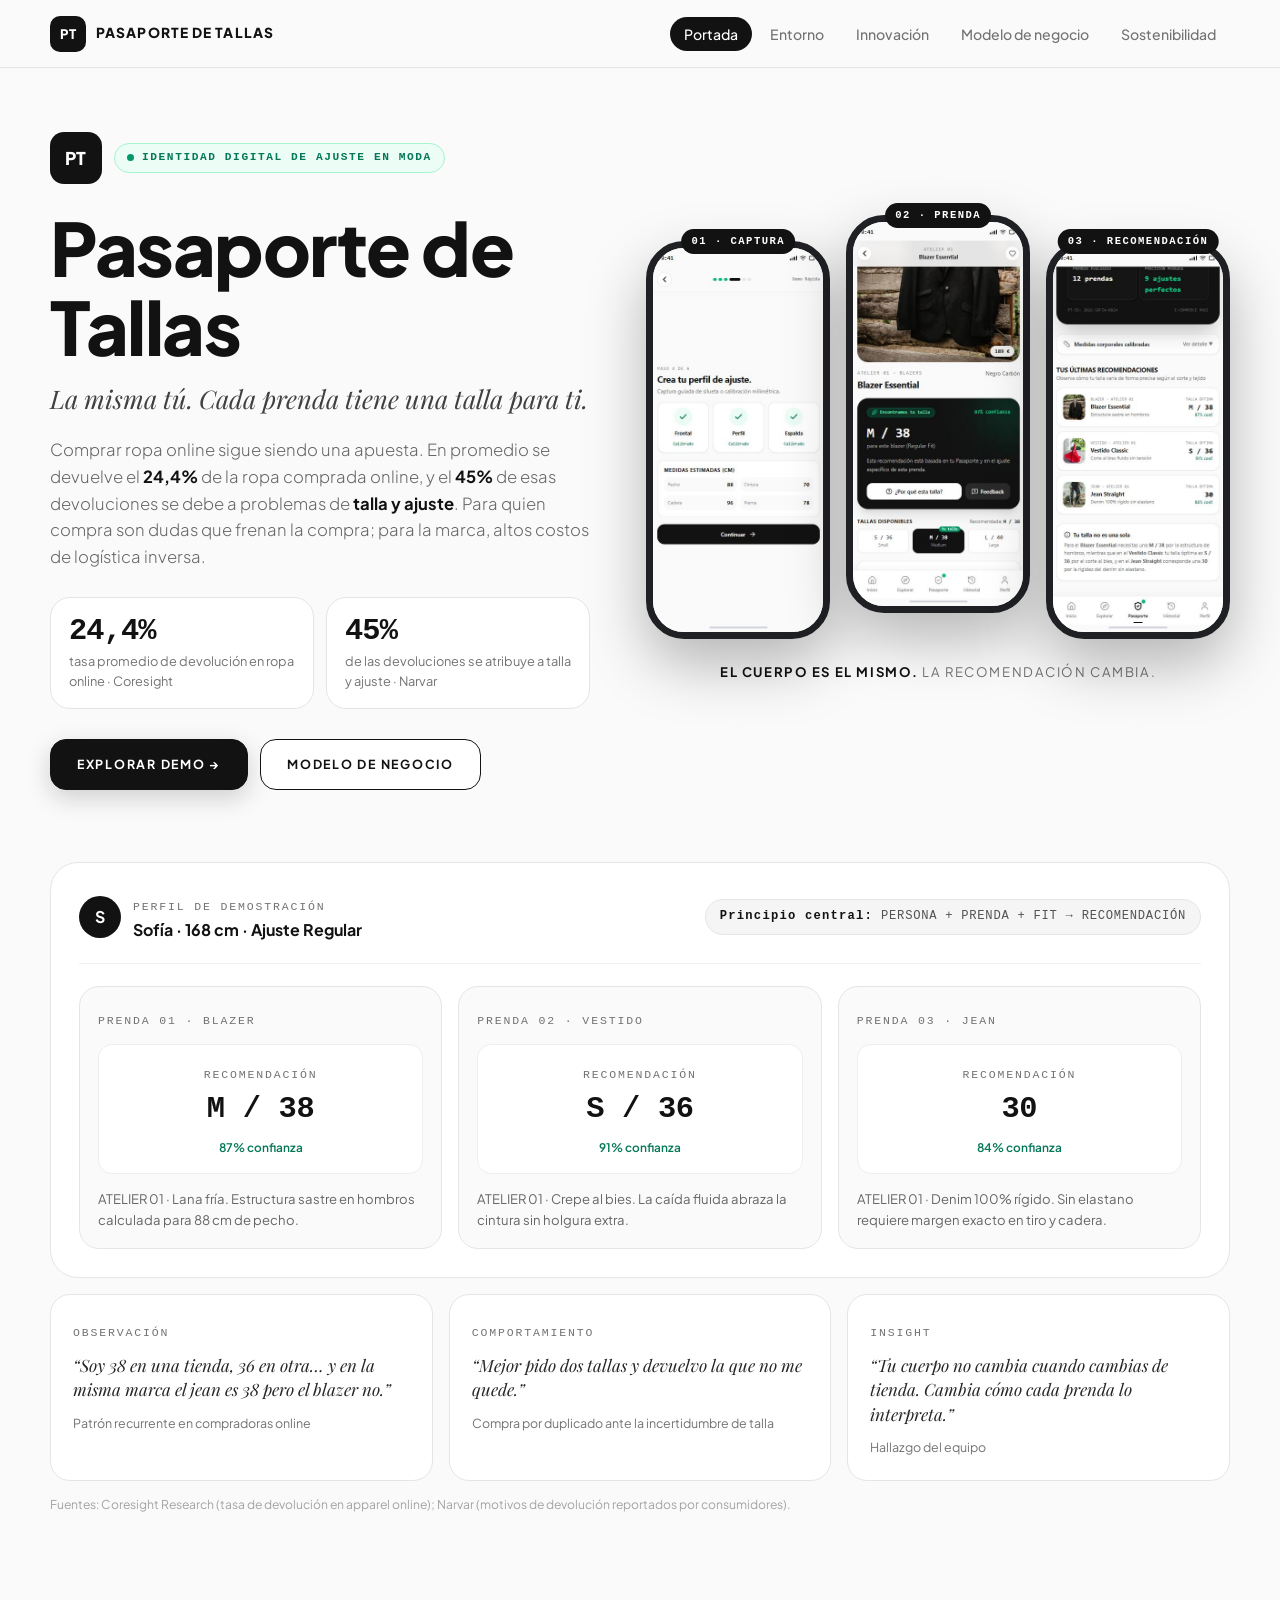
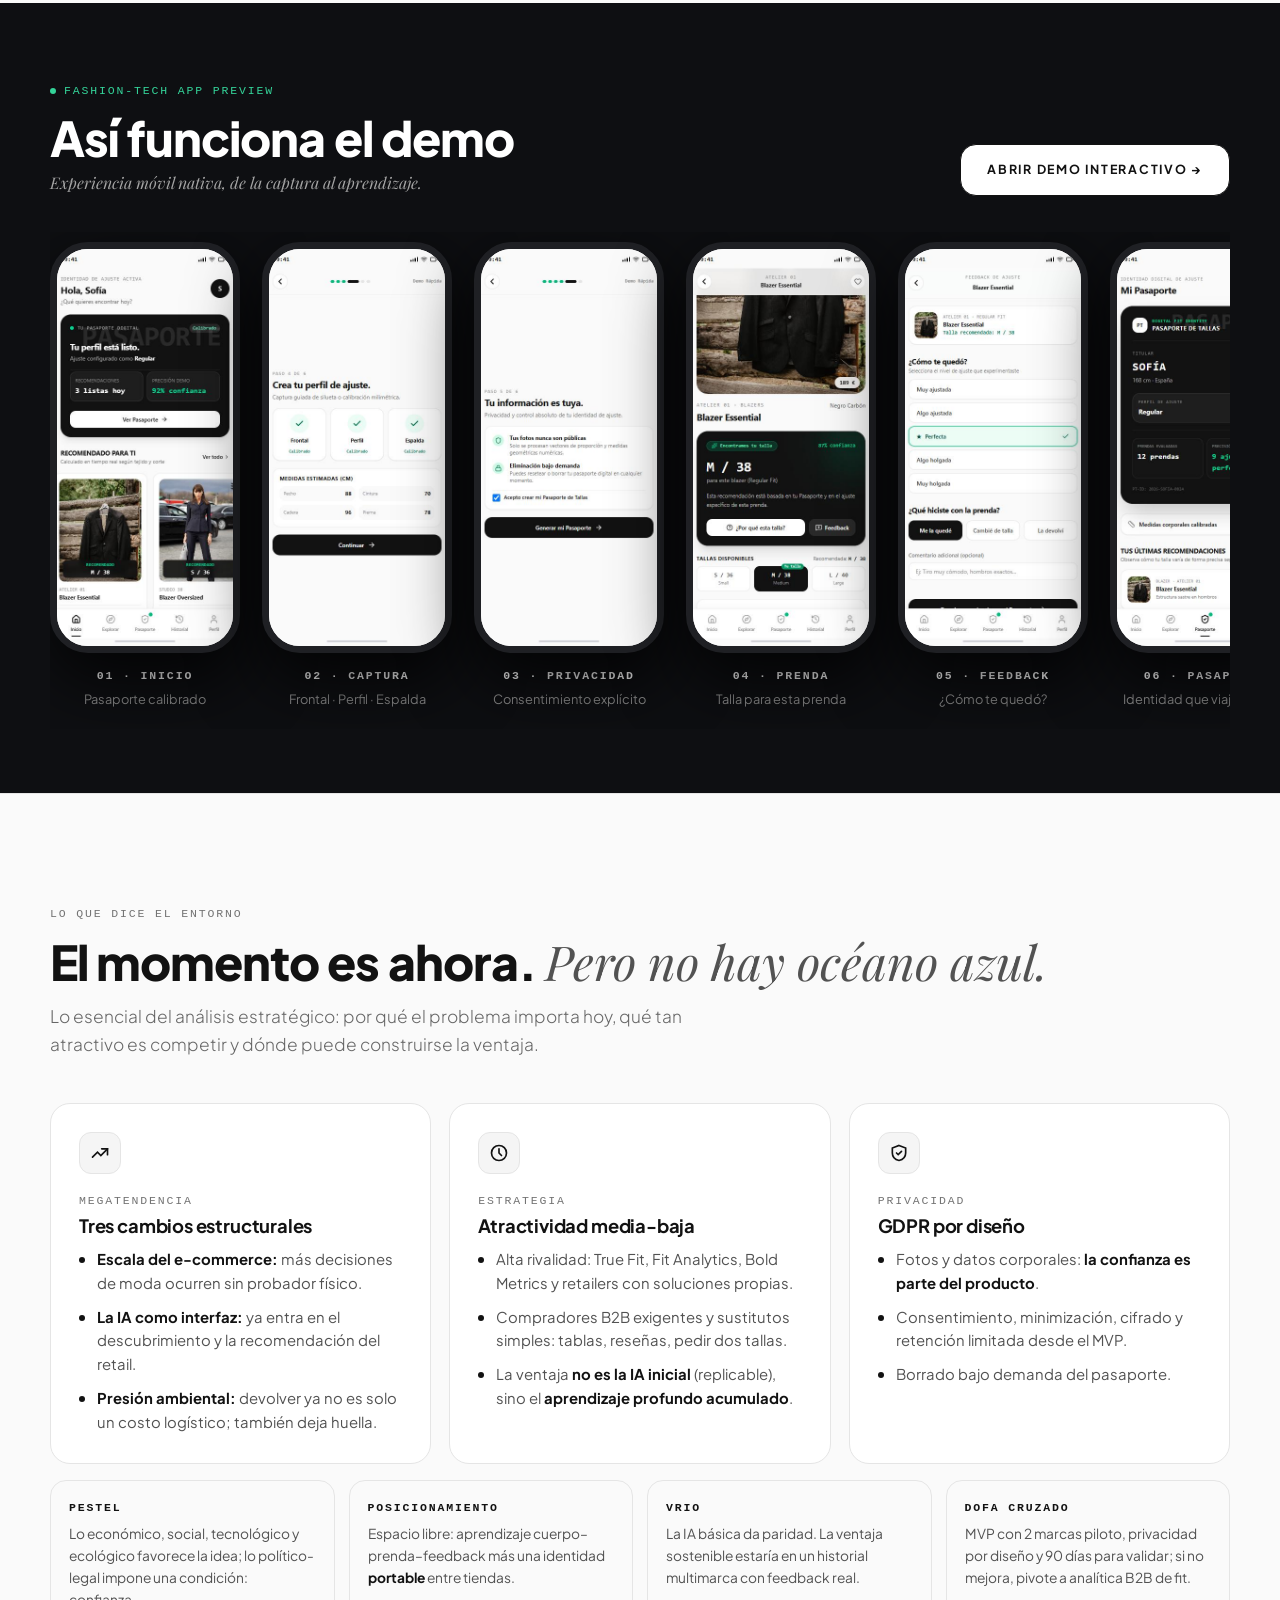
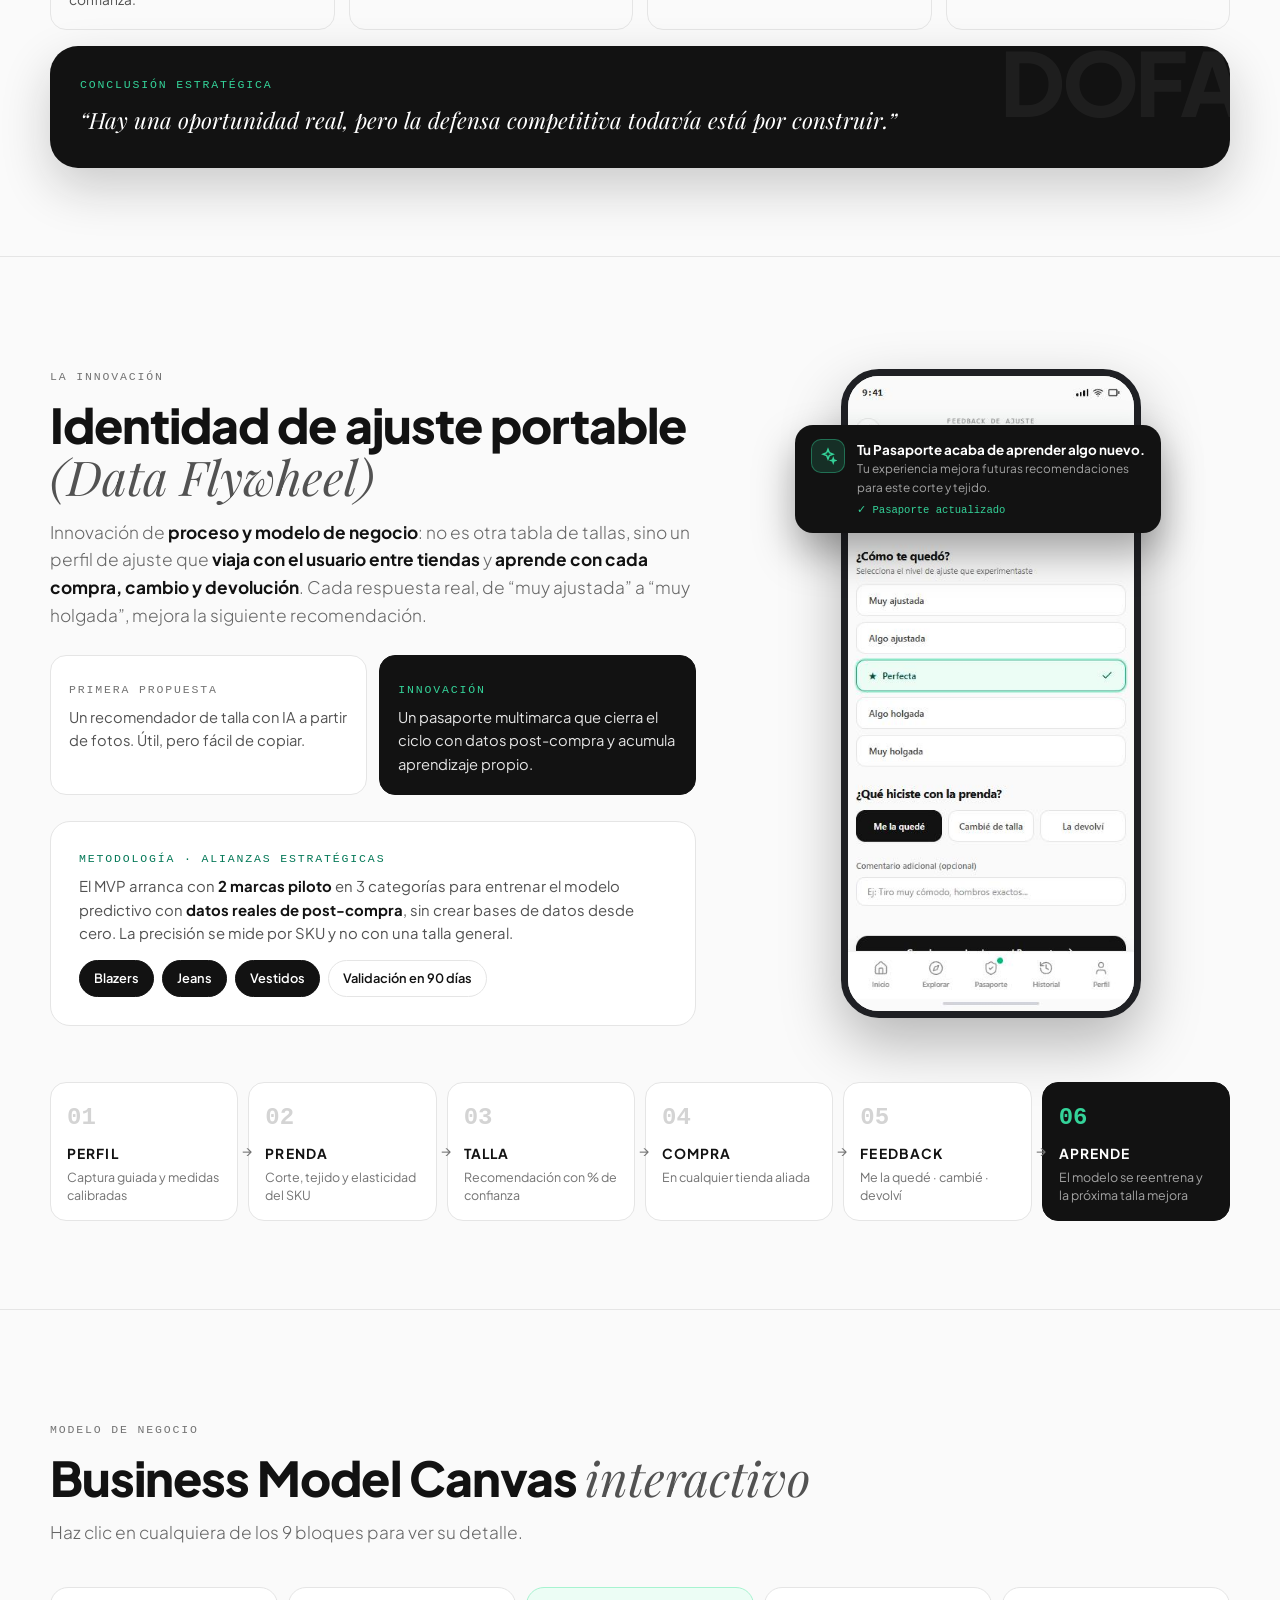
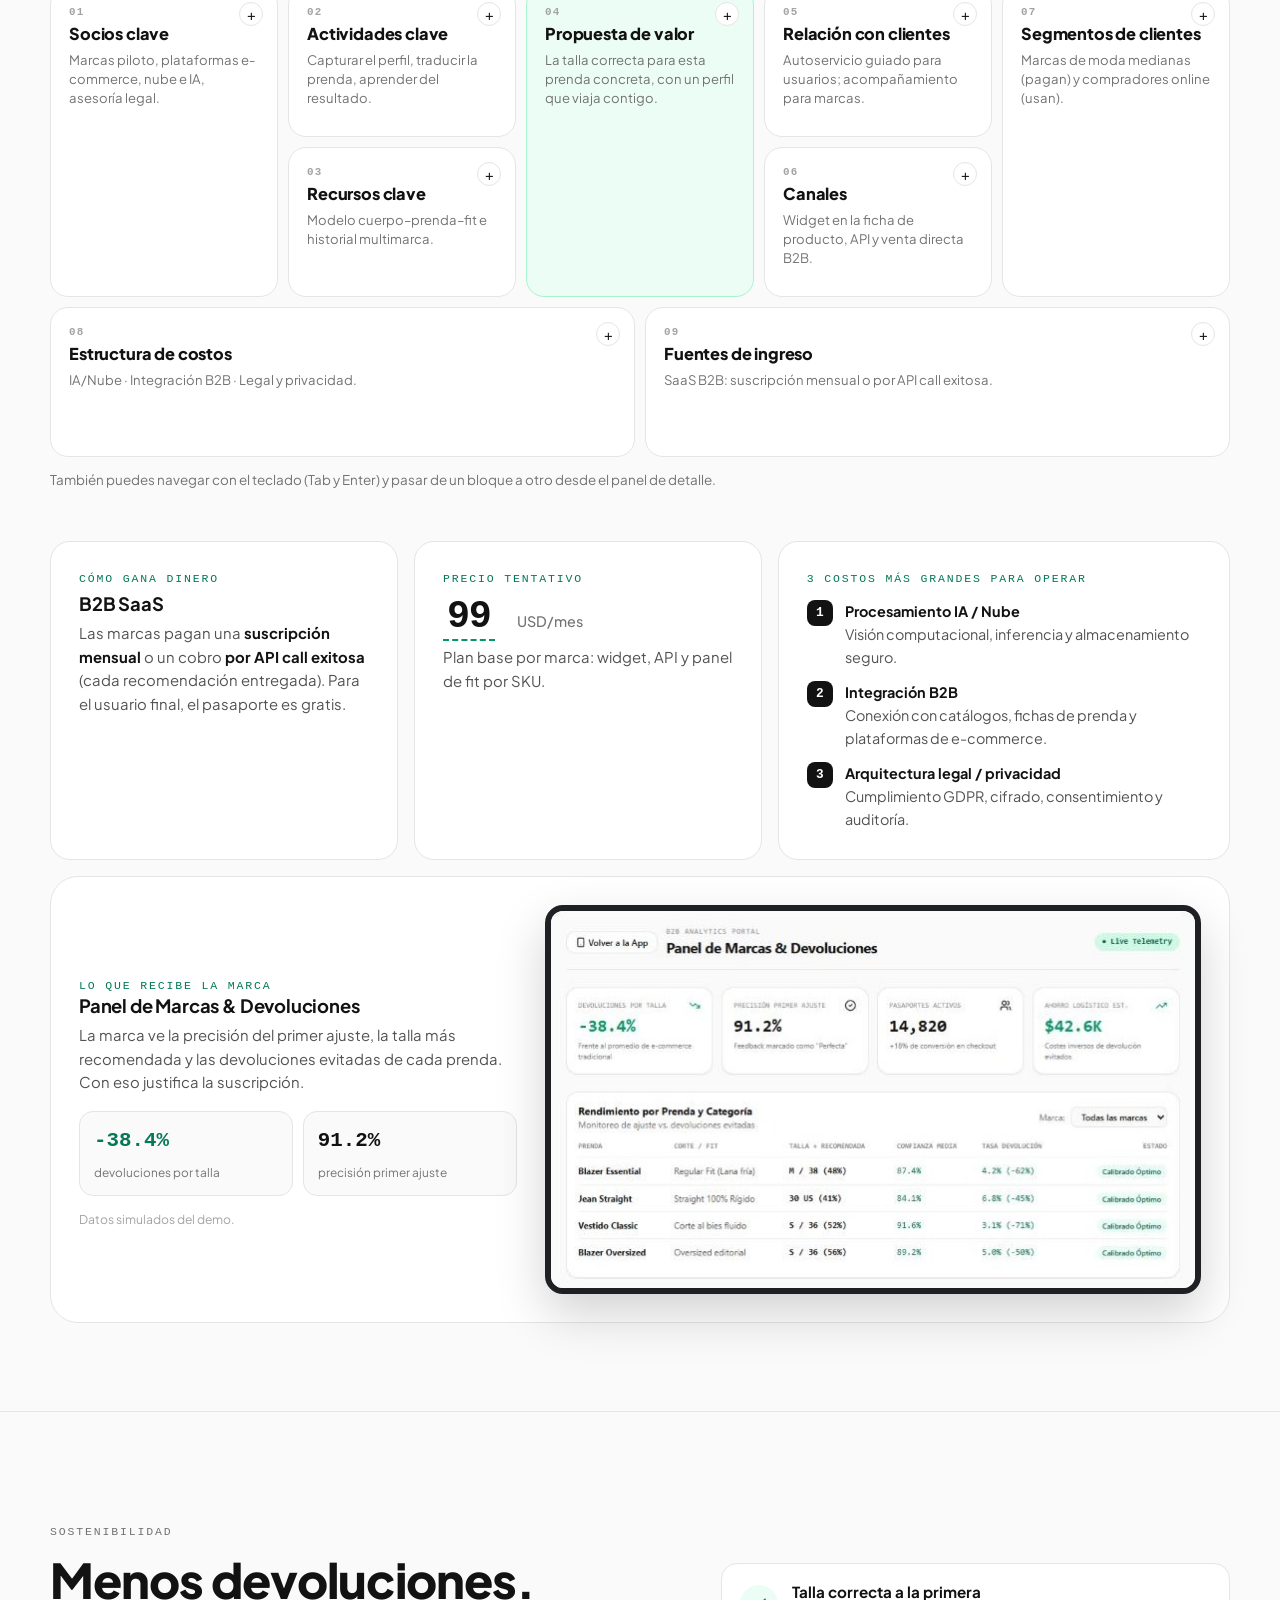
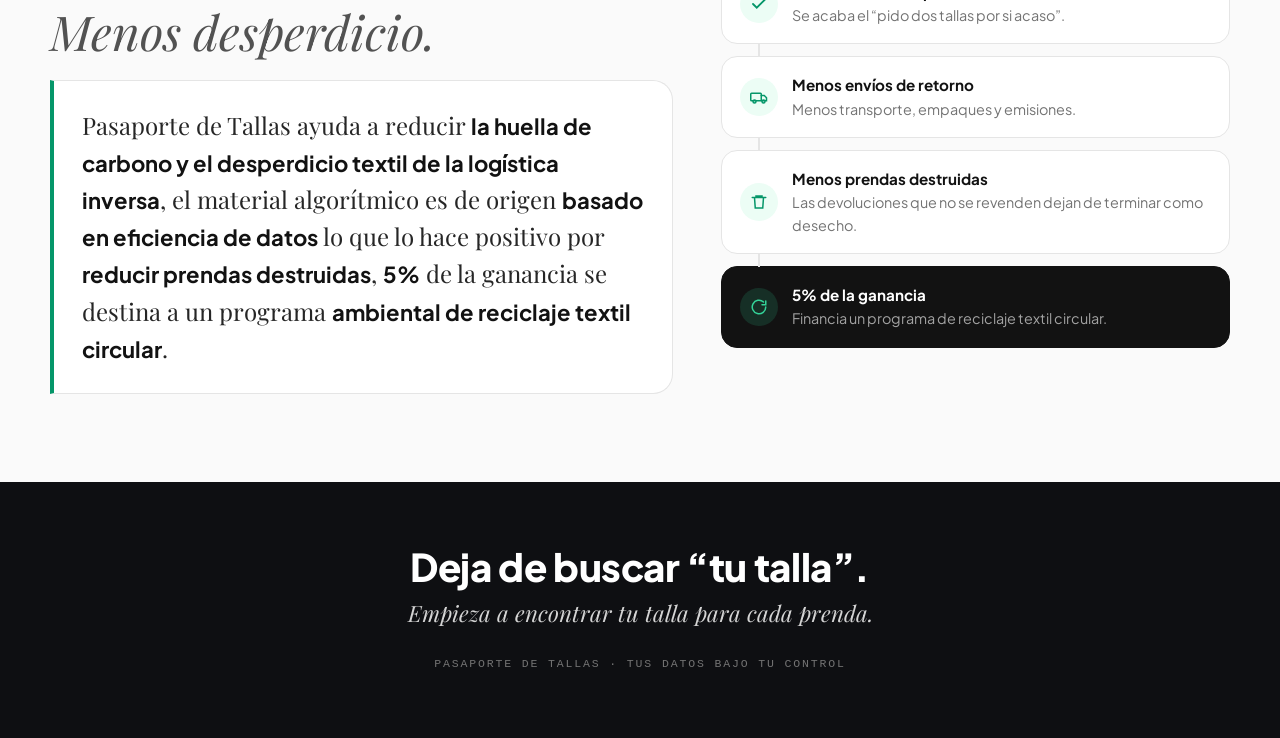
==== commit 78ee881d: "Set default price and profit percentage values" ====
--- a/index.html
+++ b/index.html
@@ -785,8 +785,8 @@
      pública del demo. Vacío = se muestra el marcador de posición
      (y sin URL, "Explorar demo" baja a la galería de pantallas).
      ========================================================== */
-  const PRECIO_USD_MES = "";      // ej: "299"
-  const PORCENTAJE_GANANCIA = ""; // ej: "5"
+  const PRECIO_USD_MES = "99";      // ej: "299"
+  const PORCENTAJE_GANANCIA = "5"; // ej: "5"
   const DEMO_URL = "demo/";
 
   const precioTxt = PRECIO_USD_MES || "[Precio]";
